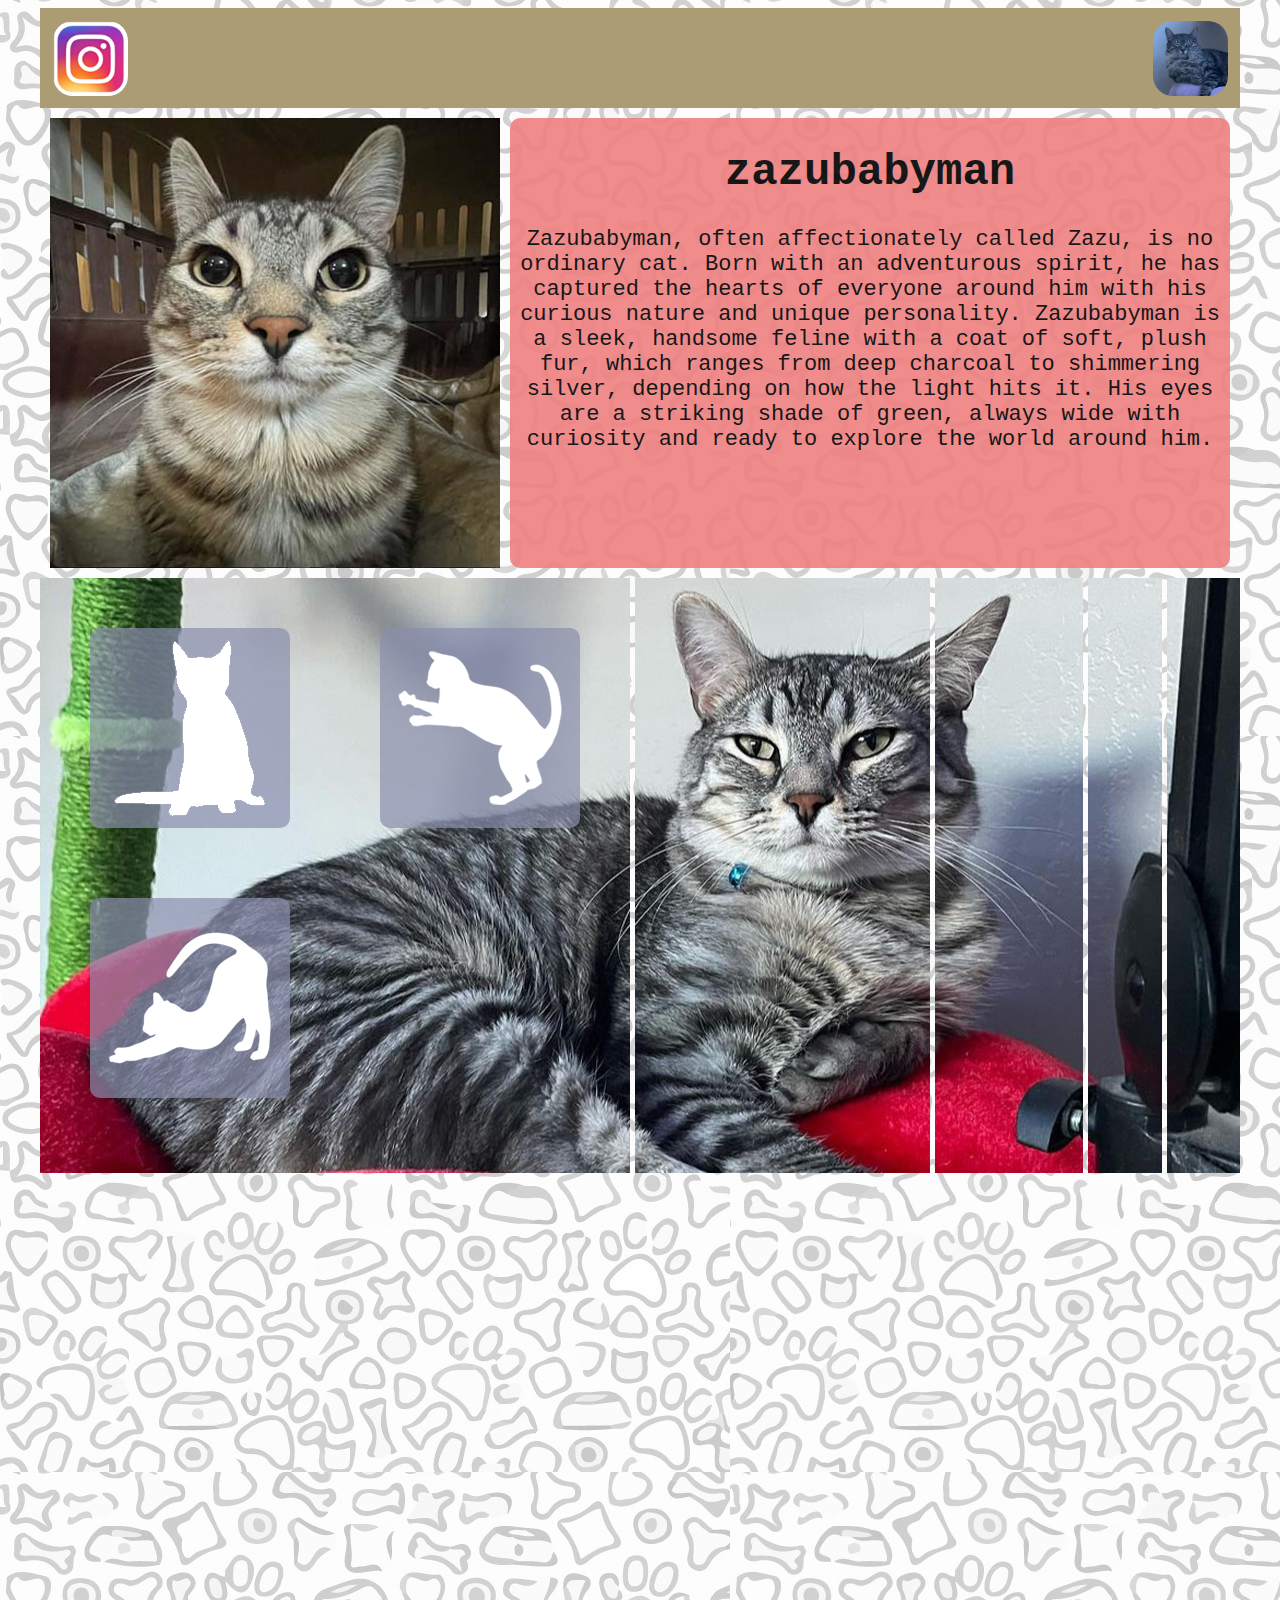
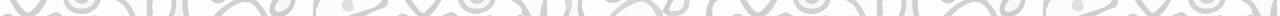
==== index.html @ b4dc95e6 "Meow" ====
<!DOCTYPE html>
<html lang="en">
<head>
    <meta charset="UTF-8">
    <meta name="viewport" content="width=device-width, initial-scale=1.0">
    <link rel="stylesheet" type="text/css"  href="322.css">
    <title>Document</title>
</head>
<body>
<div class="house">
    <div class="panel">
        <a href="https://www.instagram.com/zazubabyman/"><div class="instagram">
            <img src="img/insta.png" alt="" class="insta">
        </div></a>
       <a href="https://zazuapparel.printify.me/products/1?sort=price-asc"><div class="shop">
        <img src="img/shop.jpg" alt="" class="insta">
       </div></a> 
    </div>
    <div class="top">
        <div class="pic1-left">
     
        </div>
        <div class="text1-right">
            <h1>zazubabyman</h1>
            <p>Zazubabyman, often affectionately called Zazu, is no ordinary cat. 
                Born with an adventurous spirit, he has captured the hearts of everyone around him with his curious nature and unique personality. 
                Zazubabyman is a sleek, handsome feline with a coat of soft, plush fur, which ranges from deep charcoal to shimmering silver, depending on how the light hits it. 
                His eyes are a striking shade of green, always wide with curiosity and ready to explore the world around him.</p>
        </div>
        
</div>
    <div class="content">
     
    <div class="left-cube">
        
    <a href="frtivity.html"><div class="line-left1">
</div></a>
    <a href="fruitivity.html"><div class="line-left2">
    <img src="" alt="">
</div></a>  
    <a href="furtivity.html"><div class="line-left3">
    <img src="" alt="">
</div></a>   

</div> 
 
<div class="right-cube"></div>   <!-- right-cube -->         
<div class="right-cube1"></div>  <!--right-cube1 -->
<div class="right-cube2"></div>  <!--right-cube2 -->
<div class="right-cube3"></div>  <!--right-cube3 -->     
</div> 
</div>  
</div>  
</body>
</html>
---- 322.css ----
* {
    transition: 1s;

}
body {
background-image: url(img/background.jpg);
}
.house {
   width: 1200px;
   height: 1600px; 
   
   margin:auto;
   
}
.instagram {
   
    height: 75px;
    width: 75px;
    float: left;
    margin-left: 12.5px;
    margin-top: 12.5px;
}
.insta {
    max-width: 100%;
    border-radius: 20px;
}
.shop {
    height: 75px;
    width: 75px;
    float: right;
    margin-right: 12.5px;
    margin-top: 12.5px;
}
.panel {
    height: 100px;
    width: 100%;
    background-color: rgb(172, 156, 115);
    
}
.top {
    height: 28.125%; /* 450px */
}
.pic1-left {
   float:left;
   width: 37.5%;
   height: 100%;
   margin-left: 10px;
   margin-top: 10px;
   background-image: url(img/zazu1.png);
   float:left;
}
.text1-right {
    width: 60%;
    height: 100%;
    float:right;
    background-color: lightcoral;
    margin-right: 10px;
    margin-top: 10px;
    border-radius: 10px;
    text-align: center;
    color:black;
    font-size: 22px;
    font-family: 'Courier New', Courier, monospace;
    opacity: 0.9;
}

.content {
    width: 100%;
  
    margin-top: 20px;
}

 
.line-left1 {
    width: 200px;
   
    height: 200px;
    float: left;
    margin-left: 50px;
    margin-top: 50px;
    border-radius:10px;
    background-image: url(img/cub_1.png);
}
.line-left2 {
    width: 200px;
    
    height: 200px;
    float: right;
    margin-right: 50px;
    margin-top: 50px;
    border-radius:10px;
    background-image: url(img/cub_2.png);
}
.line-left3 {
    width: 200px;
    
    height: 200px;
    float: left;
    margin-left: 50px;
    margin-top: 70px;
    border-radius:10px;
    background-image: url(img/cub_3.png);
}   

.left-cube {
    width: 590px;
    background-color: rgb(211, 147, 147);
    height: 595px;
    float: left;
    background-image: url(img/flower_01.jpg);
    background-position: center;
    background-size: cover;
}
.right-cube {
    width: 295px;
    background-color: rgb(211, 147, 147);
    height: 595px;
    float: left;
    margin-left: 5px;
    background-image: url(img/flower_02.jpg);
    background-size: cover;
    background-position: center;
}

.right-cube1 {
    width: 148px;
    background-color: rgb(211, 147, 147);
    height: 595px;
    float: left;
    margin-left: 5px;
    background-image: url(img/flower_03.jpg);
    background-size: cover;
    background-position: center;
}
.right-cube2 {
    width: 74px;
    background-color: rgb(211, 147, 147);
    height: 595px;
    float: left;
    margin-left: 5px;
    background-image: url(img/flower_04.jpg);
    background-size: cover;
    background-position: center;

}
.right-cube3 {
    width: 73px;
    background-color: rgb(211, 147, 147);
    height: 595px;
    float: left;
    margin-left: 5px;
    background-image: url(img/flower_05.jpg);
    background-size: cover;
    background-position: center; 
}
.image  {
    max-width: 100%;
}

.line-right {
    width: 595px;
    background-color: rgb(211, 147, 147);
    height: 595px;
    float:right;
    border-radius:10px;
}


@media (max-width: 979px) {
    .house {
        width: 970px;
        height: 1600px; 
        
        margin:auto;
        
     }
     .pic1-left {
        float:left;
        width: 100%;
        height: 50%;
        margin-left: 10px;
        margin-top: 10px;
        float:left;
        background-image: url(img/zazu1.png);
     }
     .text1-right {
         width: 40%;
         height: 80%;
         float:right;
         background-color: lightcoral;
         margin-right: 10px;
         margin-top: 10px;
         border-radius: 10px;
         text-align: center;
         color:black;
         font-size: 22px;
         font-family: 'Courier New', Courier, monospace;
         opacity: 0.9;
     }
     .panel {
         height: 100px;
         width: 100%;
         background-color: rgb(172, 156, 115);
         
     }
     .top {
         height: 28.125%; /* 450px */
     }
     .pic1-left {
        float:left;
        width: 37.5%;
        height: 100%;
       
        margin-left: 10px;
        margin-top: 10px;
        
        float:left;
     }
     .text1-right {
         width: 60%;
         height: 100%;
         float:right;
         background-color: lightcoral;
         margin-right: 10px;
         margin-top: 10px;
         border-radius: 10px;
         text-align: center;
         color:black;
         font-size: 22px;
         font-family: 'Courier New', Courier, monospace;
         opacity: 0.9;
     }
     
     .space1 {
         width: 100%;
         height: 595px;
         margin-top: 20px;
     }
   
     .left-cube {
         width: 393.33333333px;
         background-color: rgb(211, 147, 147);
         height: 100%;
         float: none;
         
     }
     .right-cube {
        width: 196.6666666px;
        background-color: rgb(211, 147, 147);
        height: 100%;
        float: none;
        margin-top: -595px;
        margin-left: 403.3333px;
     }
      .right-cube1 {
        width: 98.666666px;
        background-color: rgb(211, 147, 147);
        height: 100%;
        float: none;
        background-image: url(img/flower_03.jpg);
        margin-top: -595px;
        margin-left: 607.9999px;
     }
    .right-cube2 {
        width: 49.333333333333px;
        background-color: rgb(211, 147, 147);
        height: 100%;
        float: none;
        margin-top: -595px;
        margin-left: 714px;
     }
      .right-cube3 {
         width: 48.6666666px;
         background-color: rgb(211, 147, 147);
         height: 100%;
         float: left;
         margin-left: 3px;   
         margin-top: -595px;
         margin-left: 770.99965px; 
     } 
    }
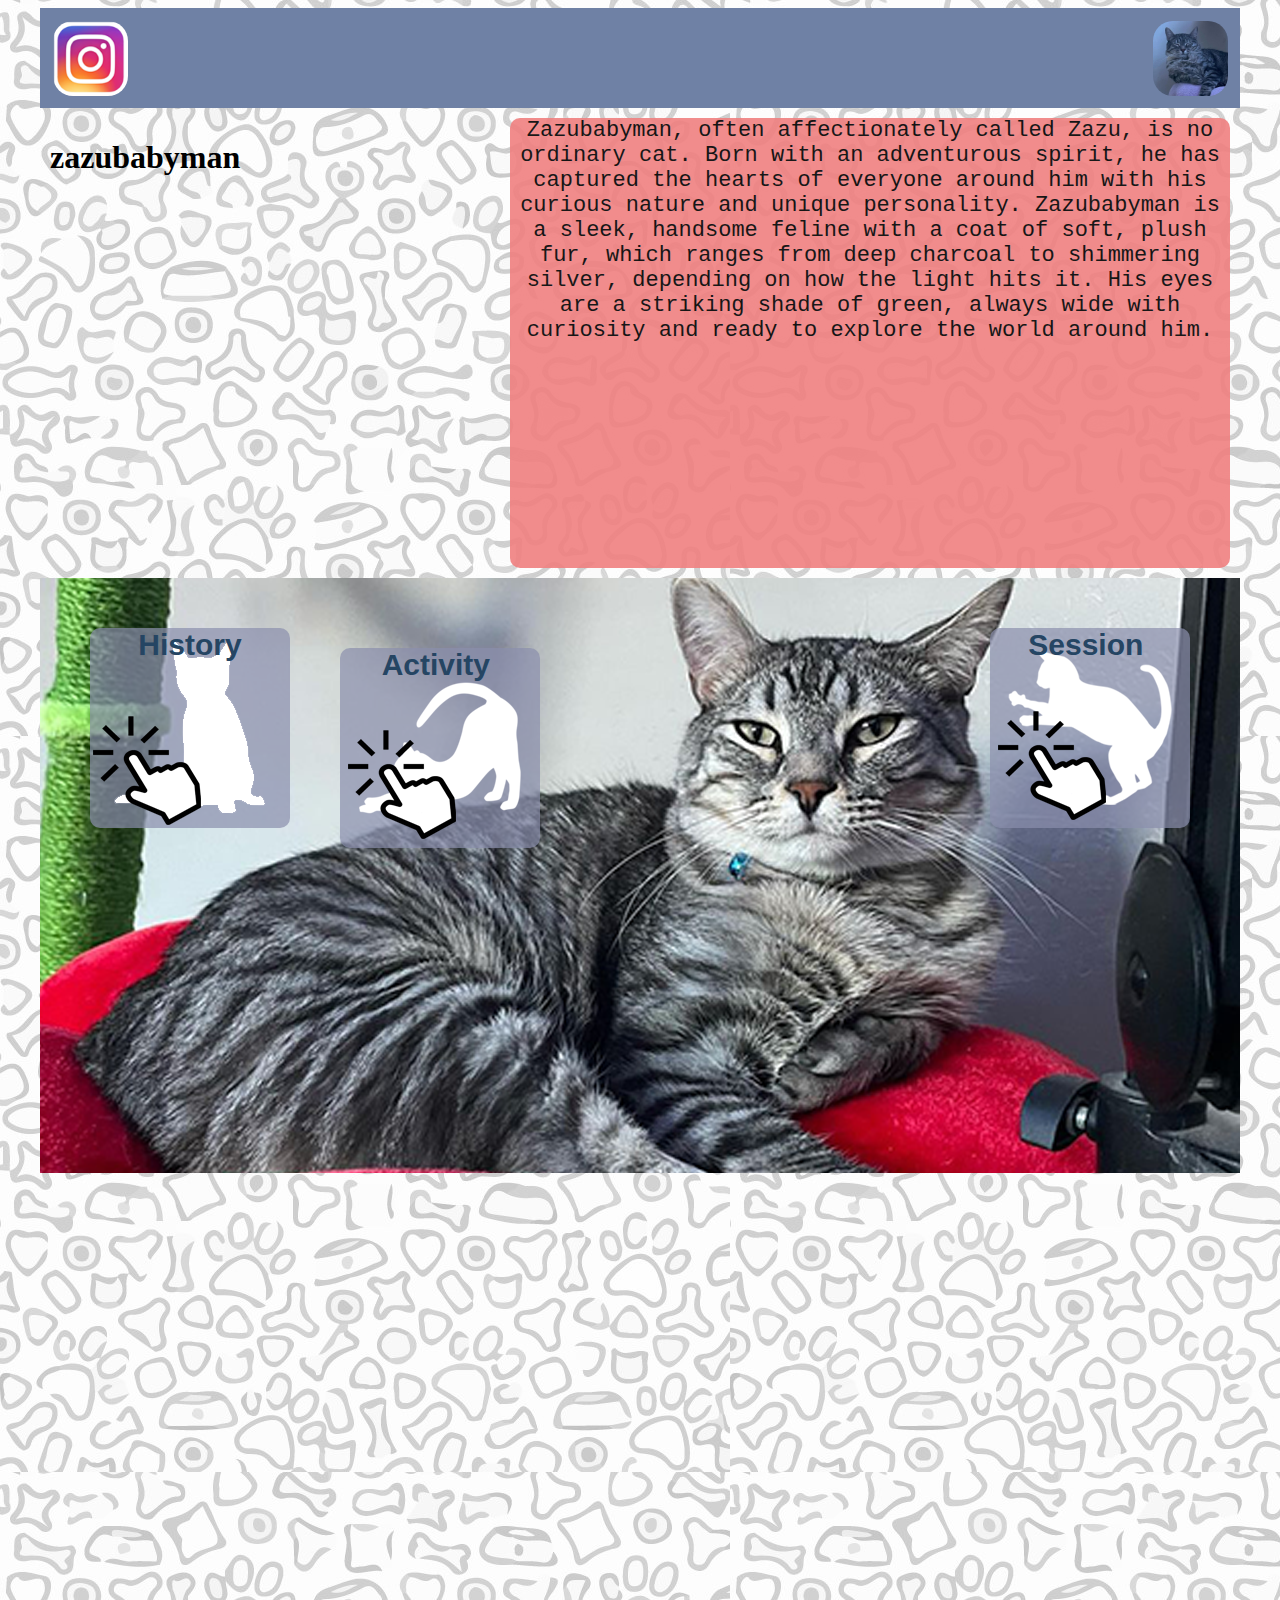
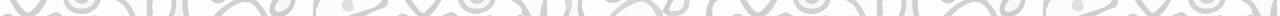
==== commit 5d0d9ad2: "rr" ====
--- a/index.html
+++ b/index.html
@@ -18,36 +18,32 @@
     </div>
     <div class="top">
         <div class="pic1-left">
-     
+            <h1>zazubabyman</h1>
         </div>
         <div class="text1-right">
-            <h1>zazubabyman</h1>
-            <p>Zazubabyman, often affectionately called Zazu, is no ordinary cat. 
+            
+            Zazubabyman, often affectionately called Zazu, is no ordinary cat. 
                 Born with an adventurous spirit, he has captured the hearts of everyone around him with his curious nature and unique personality. 
                 Zazubabyman is a sleek, handsome feline with a coat of soft, plush fur, which ranges from deep charcoal to shimmering silver, depending on how the light hits it. 
-                His eyes are a striking shade of green, always wide with curiosity and ready to explore the world around him.</p>
+                His eyes are a striking shade of green, always wide with curiosity and ready to explore the world around him.
         </div>
         
 </div>
     <div class="content">
      
-    <div class="left-cube">
+    <div class="cube">
         
-    <a href="frtivity.html"><div class="line-left1">
+    <a href="frtivity.html"><div class="line-left1"><b>History</b>  
 </div></a>
-    <a href="fruitivity.html"><div class="line-left2">
+    <a href="fruitivity.html"><div class="line-left2"><b>Session </b>
     <img src="" alt="">
 </div></a>  
-    <a href="furtivity.html"><div class="line-left3">
+    <a href="furtivity.html"><div class="line-left3"><b>Activity</b>
     <img src="" alt="">
 </div></a>   
 
 </div> 
  
-<div class="right-cube"></div>   <!-- right-cube -->         
-<div class="right-cube1"></div>  <!--right-cube1 -->
-<div class="right-cube2"></div>  <!--right-cube2 -->
-<div class="right-cube3"></div>  <!--right-cube3 -->     
 </div> 
 </div>  
 </div>  
--- a/322.css
+++ b/322.css
@@ -34,7 +34,7 @@
 .panel {
     height: 100px;
     width: 100%;
-    background-color: rgb(172, 156, 115);
+    background-color: #6f81a5;
     
 }
 .top {
@@ -46,8 +46,8 @@
    height: 100%;
    margin-left: 10px;
    margin-top: 10px;
-   background-image: url(img/zazu1.png);
-   float:left;
+  
+   
 }
 .text1-right {
     width: 60%;
@@ -73,7 +73,11 @@
  
 .line-left1 {
     width: 200px;
-   
+    color: rgb(37, 69, 99);
+    font-size: 30px;
+    font-family: 'Gill Sans', 'Gill Sans MT', Calibri, 'Trebuchet MS', sans-serif;
+    text-align: center;
+    user-select: none;
     height: 200px;
     float: left;
     margin-left: 50px;
@@ -83,7 +87,11 @@
 }
 .line-left2 {
     width: 200px;
-    
+    color: rgb(37, 69, 99);
+    font-size: 30px;
+    font-family: 'Gill Sans', 'Gill Sans MT', Calibri, 'Trebuchet MS', sans-serif;
+    text-align: center;
+    user-select: none;
     height: 200px;
     float: right;
     margin-right: 50px;
@@ -93,7 +101,11 @@
 }
 .line-left3 {
     width: 200px;
-    
+    color: rgb(37, 69, 99);
+    font-size: 30px;
+    font-family: 'Gill Sans', 'Gill Sans MT', Calibri, 'Trebuchet MS', sans-serif;
+    text-align: center;
+    user-select: none;
     height: 200px;
     float: left;
     margin-left: 50px;
@@ -102,57 +114,17 @@
     background-image: url(img/cub_3.png);
 }   
 
-.left-cube {
-    width: 590px;
+.cube {
+    width: 100%;
     background-color: rgb(211, 147, 147);
     height: 595px;
-    float: left;
-    background-image: url(img/flower_01.jpg);
+    
+    background-image: url(img/cub1.png);
     background-position: center;
-    background-size: cover;
-}
-.right-cube {
-    width: 295px;
-    background-color: rgb(211, 147, 147);
-    height: 595px;
-    float: left;
-    margin-left: 5px;
-    background-image: url(img/flower_02.jpg);
-    background-size: cover;
-    background-position: center;
-}
-
-.right-cube1 {
-    width: 148px;
-    background-color: rgb(211, 147, 147);
-    height: 595px;
-    float: left;
-    margin-left: 5px;
-    background-image: url(img/flower_03.jpg);
-    background-size: cover;
-    background-position: center;
-}
-.right-cube2 {
-    width: 74px;
-    background-color: rgb(211, 147, 147);
-    height: 595px;
-    float: left;
-    margin-left: 5px;
-    background-image: url(img/flower_04.jpg);
-    background-size: cover;
-    background-position: center;
-
-}
-.right-cube3 {
-    width: 73px;
-    background-color: rgb(211, 147, 147);
-    height: 595px;
-    float: left;
-    margin-left: 5px;
-    background-image: url(img/flower_05.jpg);
-    background-size: cover;
-    background-position: center; 
-}
+    background-size: 100%;
+}
+
+
 .image  {
     max-width: 100%;
 }
@@ -168,20 +140,19 @@
 
 @media (max-width: 979px) {
     .house {
-        width: 970px;
+        width: 965px;
         height: 1600px; 
         
         margin:auto;
         
      }
      .pic1-left {
-        float:left;
+        float:none;
         width: 100%;
-        height: 50%;
-        margin-left: 10px;
+        height: 450px;
+        margin-left: 0px;
         margin-top: 10px;
-        float:left;
-        background-image: url(img/zazu1.png);
+        
      }
      .text1-right {
          width: 40%;
@@ -237,9 +208,9 @@
          margin-top: 20px;
      }
    
-     .left-cube {
-         width: 393.33333333px;
-         background-color: rgb(211, 147, 147);
+     .cube {
+         width: 100%;
+        
          height: 100%;
          float: none;
          
@@ -281,3 +252,58 @@
     }
  
 
+    @media (max-width: 767px) {
+        .house {
+            width: 740px;
+            height: 1600px; 
+            
+            margin:auto;
+            
+         }
+         .cube {
+            width: 100%;
+         }
+         .top {
+            height: 28.125%; /* 450px */
+        }
+        .pic1-left {
+           float:none;
+           width: 100%;
+           height: 740px;
+           margin-left: 0px;
+           margin-top: 5px;
+           background-color: lightgreen ;
+           
+        }
+        .text1-right {
+            width: 100%;
+            
+            float:none;
+            background-color: lightcoral;
+            margin-right: 0px;
+            margin-top: 0px;
+            border-radius: 0px;
+            text-align: center;
+            color:black;
+            font-size: 22px;
+            font-family: 'Courier New', Courier, monospace;
+            opacity: 0.9;
+        }
+
+
+
+
+    }
+    @media (max-width: 480px) {
+
+        .house {
+            width: 465px;
+            height: 1600px; 
+            
+            margin:auto;
+            
+         }
+
+
+
+    }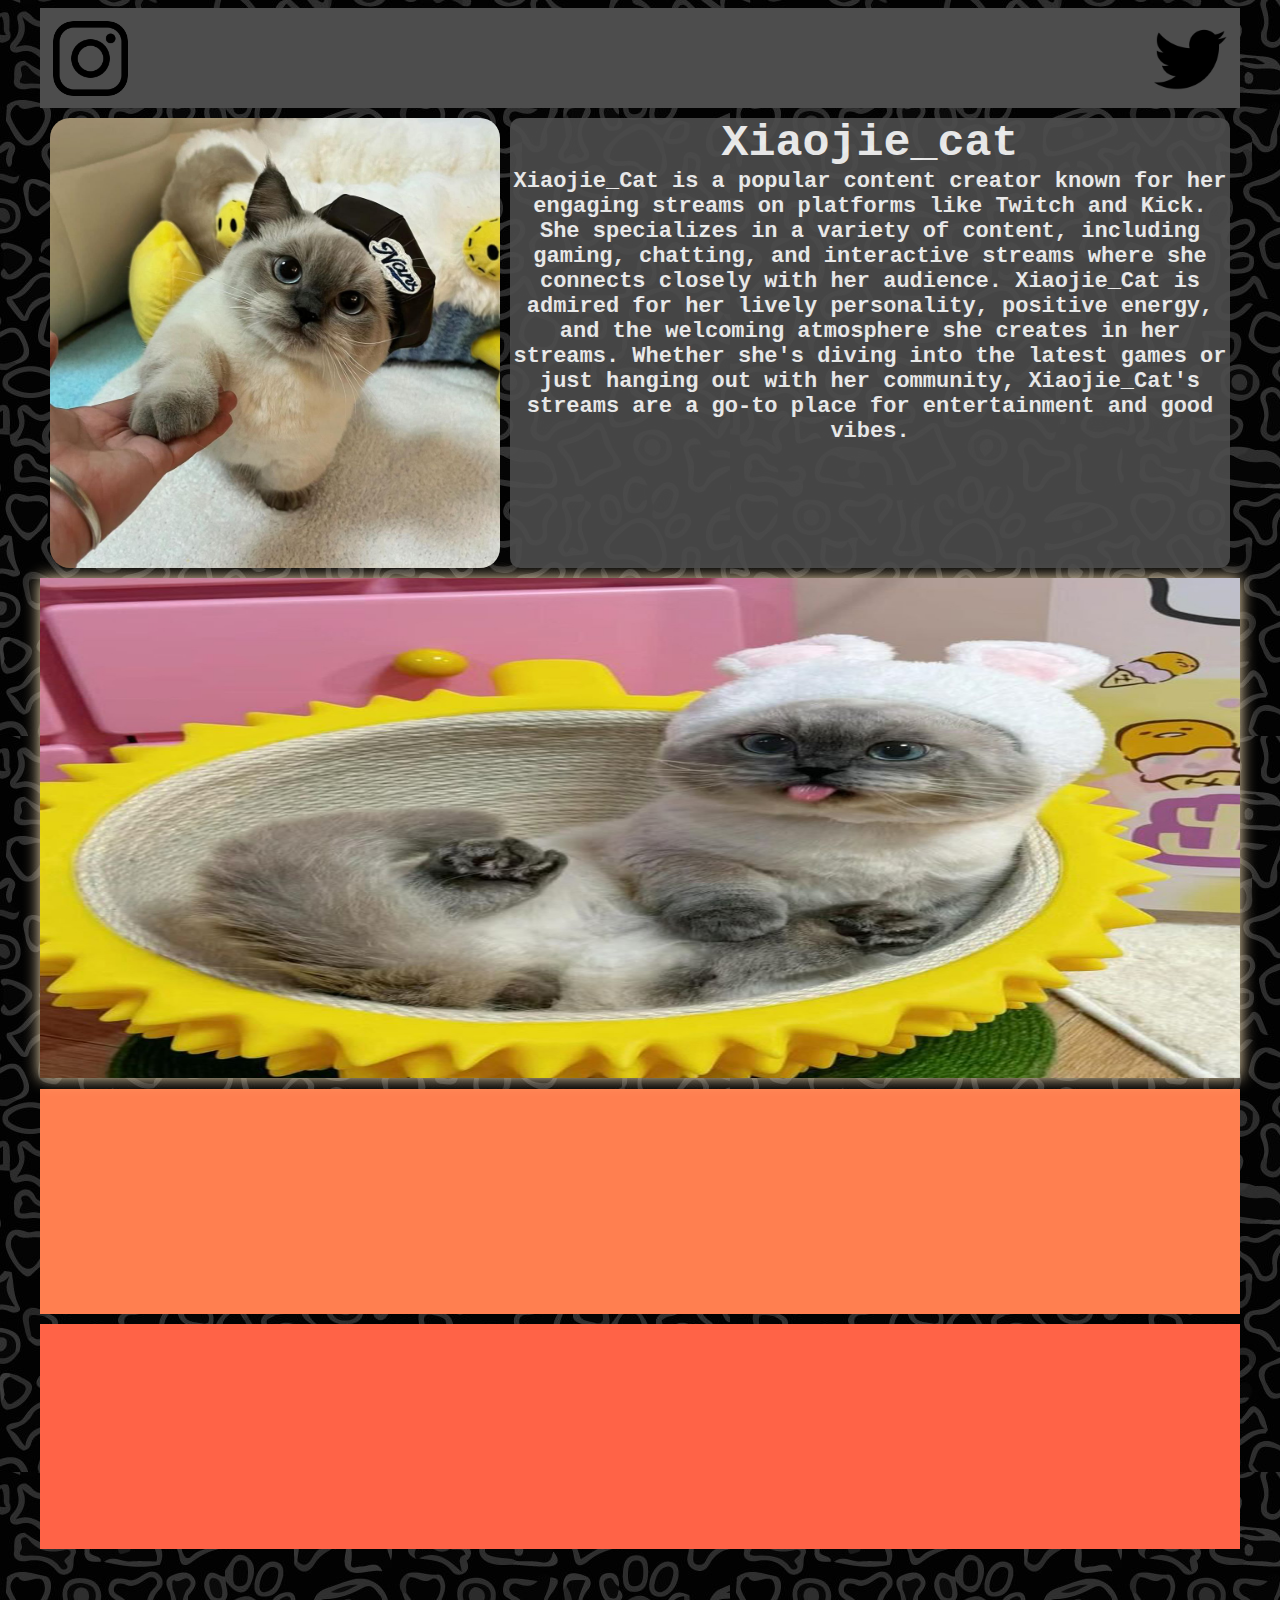
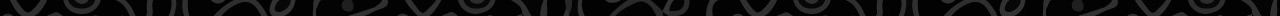
==== commit bbde6abc: "а зачем вообще ссылки?" ====
--- a/index.html
+++ b/index.html
@@ -9,42 +9,41 @@
 <body>
 <div class="house">
     <div class="panel">
-        <a href="https://www.instagram.com/zazubabyman/"><div class="instagram">
+        <a href="https://www.instagram.com/xiaojie_cat/"><div class="instagram">
             <img src="img/insta.png" alt="" class="insta">
         </div></a>
-       <a href="https://zazuapparel.printify.me/products/1?sort=price-asc"><div class="shop">
-        <img src="img/shop.jpg" alt="" class="insta">
+       <a href="https://x.com/xiaojie_cat"><div class="twitter">
+        <img src="img/twitter.png" alt="" class="insta">
        </div></a> 
     </div>
     <div class="top">
         <div class="pic1-left">
-            <h1>zazubabyman</h1>
+            <img src="img/xiao.jpg" alt="" class="insta">
+            <h1 class="vvv">Xiaojie</h1>
         </div>
         <div class="text1-right">
-            
-            Zazubabyman, often affectionately called Zazu, is no ordinary cat. 
-                Born with an adventurous spirit, he has captured the hearts of everyone around him with his curious nature and unique personality. 
-                Zazubabyman is a sleek, handsome feline with a coat of soft, plush fur, which ranges from deep charcoal to shimmering silver, depending on how the light hits it. 
-                His eyes are a striking shade of green, always wide with curiosity and ready to explore the world around him.
+            <div class="zagolovok"><b>Xiaojie_cat   </div>
+                Xiaojie_Cat is a popular content creator known for her engaging streams on platforms like Twitch and Kick. 
+                She specializes in a variety of content, including gaming, chatting, 
+                and interactive streams where she connects closely with her audience. 
+                Xiaojie_Cat is admired for her lively personality, positive energy, 
+                and the welcoming atmosphere she creates in her streams. 
+                Whether she's diving into the latest games or just hanging out with her community, 
+                Xiaojie_Cat's streams are a go-to place for entertainment and good vibes.
         </div>
         
 </div>
     <div class="content">
      
     <div class="cube">
-        
-    <a href="frtivity.html"><div class="line-left1"><b>History</b>  
-</div></a>
-    <a href="fruitivity.html"><div class="line-left2"><b>Session </b>
-    <img src="" alt="">
-</div></a>  
-    <a href="furtivity.html"><div class="line-left3"><b>Activity</b>
-    <img src="" alt="">
-</div></a>   
-
+        <img src="img/xiao_big.jpg" alt="" class="xiao_pic">
 </div> 
  
 </div> 
+    <div class="bottom">
+        <div class="kube-1"></div>
+        <div class="kube-2"></div>
+    </div>
 </div>  
 </div>  
 </body>
--- a/322.css
+++ b/322.css
@@ -8,9 +8,10 @@
 .house {
    width: 1200px;
    height: 1600px; 
-   
    margin:auto;
-   
+}
+.vvv {
+    color: rgba(240, 248, 255, 0);
 }
 .instagram {
    
@@ -24,17 +25,18 @@
     max-width: 100%;
     border-radius: 20px;
 }
-.shop {
+.twitter {
     height: 75px;
     width: 75px;
     float: right;
     margin-right: 12.5px;
     margin-top: 12.5px;
+    
 }
 .panel {
     height: 100px;
     width: 100%;
-    background-color: #6f81a5;
+    background-color: rgb(77, 77, 77);
     
 }
 .top {
@@ -49,16 +51,19 @@
   
    
 }
+.zagolovok {
+    font-size: 45px;
+}
 .text1-right {
     width: 60%;
     height: 100%;
     float:right;
-    background-color: lightcoral;
+    background-color:  rgb(77, 77, 77);
     margin-right: 10px;
     margin-top: 10px;
     border-radius: 10px;
     text-align: center;
-    color:black;
+    color:rgb(255, 255, 255);
     font-size: 22px;
     font-family: 'Courier New', Courier, monospace;
     opacity: 0.9;
@@ -71,57 +76,12 @@
 }
 
  
-.line-left1 {
-    width: 200px;
-    color: rgb(37, 69, 99);
-    font-size: 30px;
-    font-family: 'Gill Sans', 'Gill Sans MT', Calibri, 'Trebuchet MS', sans-serif;
-    text-align: center;
-    user-select: none;
-    height: 200px;
-    float: left;
-    margin-left: 50px;
-    margin-top: 50px;
-    border-radius:10px;
-    background-image: url(img/cub_1.png);
-}
-.line-left2 {
-    width: 200px;
-    color: rgb(37, 69, 99);
-    font-size: 30px;
-    font-family: 'Gill Sans', 'Gill Sans MT', Calibri, 'Trebuchet MS', sans-serif;
-    text-align: center;
-    user-select: none;
-    height: 200px;
-    float: right;
-    margin-right: 50px;
-    margin-top: 50px;
-    border-radius:10px;
-    background-image: url(img/cub_2.png);
-}
-.line-left3 {
-    width: 200px;
-    color: rgb(37, 69, 99);
-    font-size: 30px;
-    font-family: 'Gill Sans', 'Gill Sans MT', Calibri, 'Trebuchet MS', sans-serif;
-    text-align: center;
-    user-select: none;
-    height: 200px;
-    float: left;
-    margin-left: 50px;
-    margin-top: 70px;
-    border-radius:10px;
-    background-image: url(img/cub_3.png);
-}   
-
-.cube {
-    width: 100%;
-    background-color: rgb(211, 147, 147);
-    height: 595px;
-    
-    background-image: url(img/cub1.png);
-    background-position: center;
-    background-size: 100%;
+  
+
+.xiao_pic {
+    width: 100%;
+    height: 500px;
+    box-shadow:  0 0 15px wheat;
 }
 
 
@@ -129,23 +89,31 @@
     max-width: 100%;
 }
 
-.line-right {
-    width: 595px;
-    background-color: rgb(211, 147, 147);
-    height: 595px;
-    float:right;
-    border-radius:10px;
-}
+
+.kube-1 {
+    height: 225px;
+    width: 100%;
+    background-color: coral;
+    margin-top: 7px;
+}
+.kube-2 {
+    height: 225px;
+    width: 100%;
+    background-color: tomato;
+    margin-top: 10px;
+}
+
+
+
 
 
 @media (max-width: 979px) {
     .house {
         width: 965px;
         height: 1600px; 
-        
         margin:auto;
-        
-     }
+     }
+     
      .pic1-left {
         float:none;
         width: 100%;
@@ -171,7 +139,7 @@
      .panel {
          height: 100px;
          width: 100%;
-         background-color: rgb(172, 156, 115);
+        
          
      }
      .top {
@@ -179,76 +147,34 @@
      }
      .pic1-left {
         float:left;
-        width: 37.5%;
+        width: 50%;
         height: 100%;
-       
         margin-left: 10px;
         margin-top: 10px;
-        
-        float:left;
      }
      .text1-right {
-         width: 60%;
-         height: 100%;
-         float:right;
-         background-color: lightcoral;
-         margin-right: 10px;
+        width: 452.5px;
+        height: 482.5px;
+        float:right;
+        background-color:  rgb(77, 77, 77);
+        margin-right: 10px;
+        margin-top: 10px;
+        border-radius: 10px;
+        text-align: center;
+        color:rgb(255, 255, 255);
+        font-size: 22px;
+        font-family: 'Courier New', Courier, monospace;
+        opacity: 0.9;
+     }
+     .xiao_pic {
+         width: 100%;
+         height: 400px;
+         float: none;
          margin-top: 10px;
-         border-radius: 10px;
-         text-align: center;
-         color:black;
-         font-size: 22px;
-         font-family: 'Courier New', Courier, monospace;
-         opacity: 0.9;
-     }
-     
-     .space1 {
-         width: 100%;
-         height: 595px;
-         margin-top: 20px;
-     }
-   
-     .cube {
-         width: 100%;
-        
-         height: 100%;
-         float: none;
-         
-     }
-     .right-cube {
-        width: 196.6666666px;
-        background-color: rgb(211, 147, 147);
-        height: 100%;
-        float: none;
-        margin-top: -595px;
-        margin-left: 403.3333px;
-     }
-      .right-cube1 {
-        width: 98.666666px;
-        background-color: rgb(211, 147, 147);
-        height: 100%;
-        float: none;
-        background-image: url(img/flower_03.jpg);
-        margin-top: -595px;
-        margin-left: 607.9999px;
-     }
-    .right-cube2 {
-        width: 49.333333333333px;
-        background-color: rgb(211, 147, 147);
-        height: 100%;
-        float: none;
-        margin-top: -595px;
-        margin-left: 714px;
-     }
-      .right-cube3 {
-         width: 48.6666666px;
-         background-color: rgb(211, 147, 147);
-         height: 100%;
-         float: left;
-         margin-left: 3px;   
-         margin-top: -595px;
-         margin-left: 770.99965px; 
-     } 
+     }
+     .zagolovok {
+        font-size: 30px;
+    }
     }
  
 
@@ -260,36 +186,55 @@
             margin:auto;
             
          }
-         .cube {
+         .pic1-left {
+            float:none;
             width: 100%;
+            height: 450px;
+            margin-left: 0px;
+            margin-top: 10px;
+            
+         }
+         
+         .panel {
+             height: 100px;
+             width: 100%;
+            
+             
          }
          .top {
-            height: 28.125%; /* 450px */
-        }
-        .pic1-left {
-           float:none;
-           width: 100%;
-           height: 740px;
-           margin-left: 0px;
-           margin-top: 5px;
-           background-color: lightgreen ;
-           
-        }
-        .text1-right {
-            width: 100%;
-            
-            float:none;
-            background-color: lightcoral;
-            margin-right: 0px;
-            margin-top: 0px;
-            border-radius: 0px;
+             height: 0px; 
+         }
+         .pic1-left {
+            float:left;
+            width: 50%;
+            height: 100%;
+            margin-left: 10px;
+            margin-top: 10px;
+         }
+         .text1-right {
+            width: 46%;
+            height: 370px;
+            float:right;
+            background-color:  rgb(77, 77, 77);
+            margin-right: 10px;
+            margin-top: 10px;
+            border-radius: 10px;
             text-align: center;
-            color:black;
-            font-size: 22px;
+            color:rgb(255, 255, 255);
+            font-size: 16px;
             font-family: 'Courier New', Courier, monospace;
             opacity: 0.9;
+         }
+         .xiao_pic {
+             width: 100%;
+             height: 450px;
+             float: none;
+            
+         }
+         .zagolovok {
+            font-size: 25px;
         }
-
+       
 
 
 
@@ -303,6 +248,53 @@
             margin:auto;
             
          }
+         .pic1-left {
+            float:none;
+            width: 100%;
+            height: 450px;
+            margin-left: 0px;
+            margin-top: 10px;
+            
+         }
+         
+         .panel {
+             height: 100px;
+             width: 100%;
+            
+             
+         }
+         .top {
+             height: 0px;
+         }
+         .pic1-left {
+            float:left;
+            width: 50%;
+            height: 100%;
+            margin-left: 5px;
+            margin-top: 10px;
+         }
+         .text1-right {
+            width: 46%;
+            height: 232.5px;
+            float:right;
+            background-color:  rgb(77, 77, 77);
+            margin-right: 5px;
+            margin-top: 10px;
+            border-radius: 10px;
+            text-align: center;
+            color:rgb(255, 255, 255);
+            font-size: 10px;
+            font-family: 'Courier New', Courier, monospace;
+            opacity: 0.9;
+         }
+         .xiao_pic {
+             width: 100%;
+             height: 450px;
+             float: none;
+         }
+         .zagolovok {
+            font-size: 15px;
+        }
 
 
 
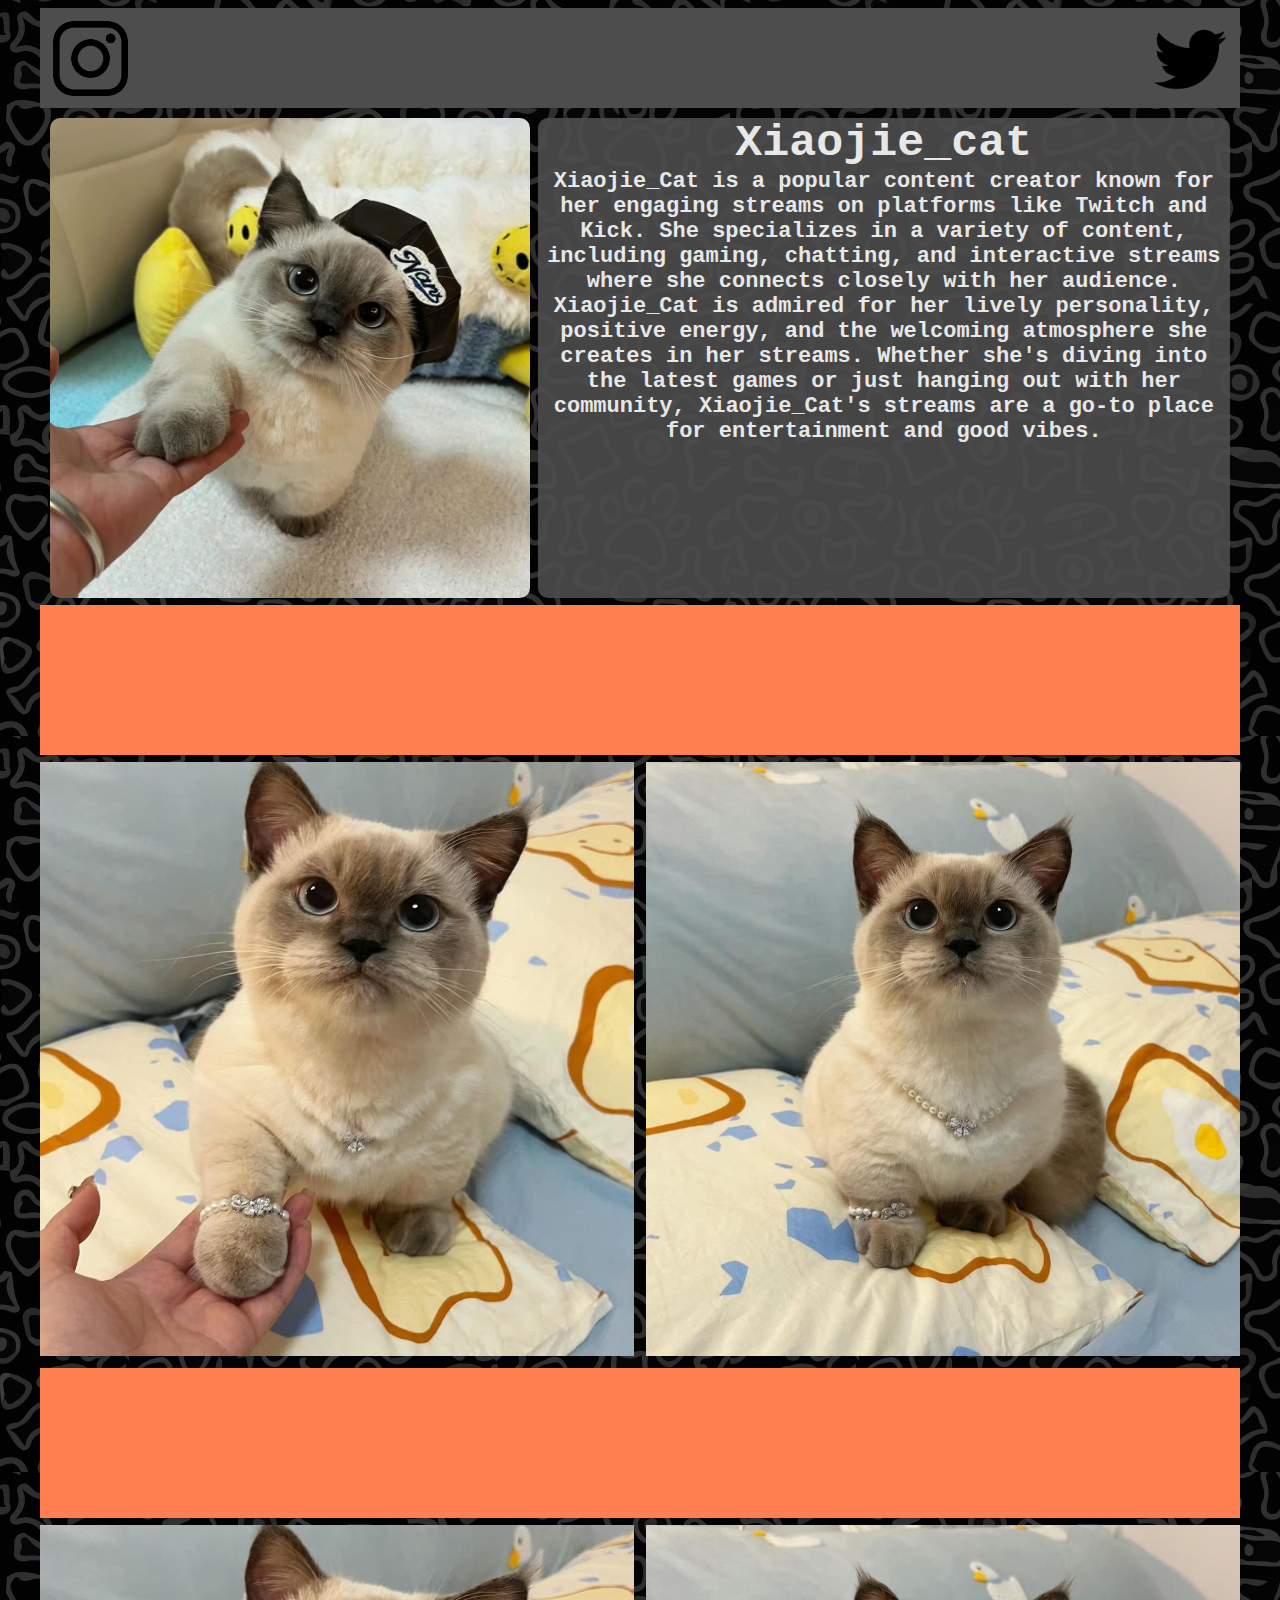
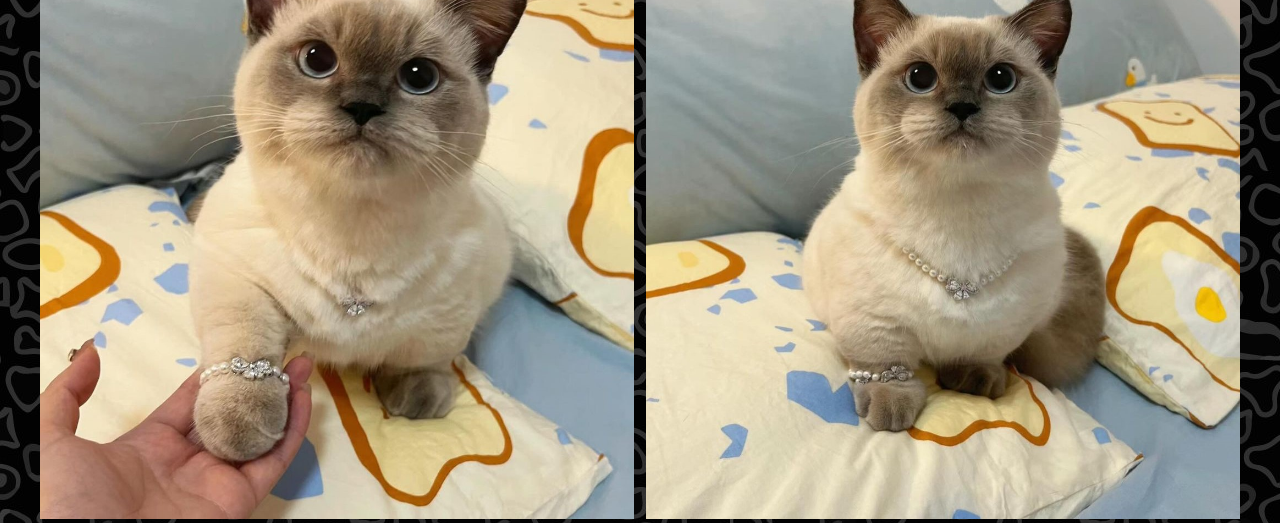
==== commit 1a5912d2: "dsdloll" ====
--- a/index.html
+++ b/index.html
@@ -17,9 +17,10 @@
        </div></a> 
     </div>
     <div class="top">
+
         <div class="pic1-left">
-            <img src="img/xiao.jpg" alt="" class="insta">
-            <h1 class="vvv">Xiaojie</h1>
+            <img src="img/xiao.jpg" alt="" class="xiao_pic1">
+           
         </div>
         <div class="text1-right">
             <div class="zagolovok"><b>Xiaojie_cat   </div>
@@ -33,18 +34,31 @@
         </div>
         
 </div>
-    <div class="content">
-     
-    <div class="cube">
-        <img src="img/xiao_big.jpg" alt="" class="xiao_pic">
+<div class="kube"></div>
+<div class="content">
+   
+ <div class="cube-l">
+ <img src="img/cube-l.jpg" alt="" class="xiao_pic">
+ </div>
+ <div class="cube-r">
+ <img src="img/cube-r.jpg" alt="" class="xiao_pic">
+ </div>
+
+</div>
+    
+
+<div class="kube"></div>
+<div class="content">
+   
+ <div class="cube-l">
+ <img src="img/cube-l.jpg" alt="" class="xiao_pic">
+ </div>
+ <div class="cube-r">
+ <img src="img/cube-r.jpg" alt="" class="xiao_pic">
+ </div>
+
 </div> 
- 
-</div> 
-    <div class="bottom">
-        <div class="kube-1"></div>
-        <div class="kube-2"></div>
-    </div>
-</div>  
+
 </div>  
 </body>
 </html>--- a/322.css
+++ b/322.css
@@ -40,22 +40,24 @@
     
 }
 .top {
-    height: 28.125%; /* 450px */
+    width: 100%;
+    height: 480px;
+    padding-bottom: 7px;
 }
 .pic1-left {
    float:left;
-   width: 37.5%;
+   width: 40%;
    height: 100%;
    margin-left: 10px;
    margin-top: 10px;
-  
+   border-radius: 10px;
    
 }
 .zagolovok {
     font-size: 45px;
 }
 .text1-right {
-    width: 60%;
+    width: 57.7%;
     height: 100%;
     float:right;
     background-color:  rgb(77, 77, 77);
@@ -71,17 +73,31 @@
 
 .content {
     width: 100%;
+height: 596px;
+    padding-top: 7px;
+}
+.cube-l {
+    width: 49.5%;
+    float:left;
+    height: 100%;
+}
+.cube-r {
+    width: 49.5%;
+    float:right;
+    height: 100%;
+}
   
-    margin-top: 20px;
-}
-
- 
-  
 
 .xiao_pic {
-    width: 100%;
-    height: 500px;
-    box-shadow:  0 0 15px wheat;
+    
+    max-width: 100%;
+    
+    
+}
+.xiao_pic1 {
+    
+    max-width: 100%;
+    border-radius: 10px;
 }
 
 
@@ -90,18 +106,15 @@
 }
 
 
-.kube-1 {
-    height: 225px;
+.kube {
+    height: 150px;
     width: 100%;
     background-color: coral;
-    margin-top: 7px;
-}
-.kube-2 {
-    height: 225px;
-    width: 100%;
-    background-color: tomato;
     margin-top: 10px;
-}
+   
+   
+}
+
 
 
 
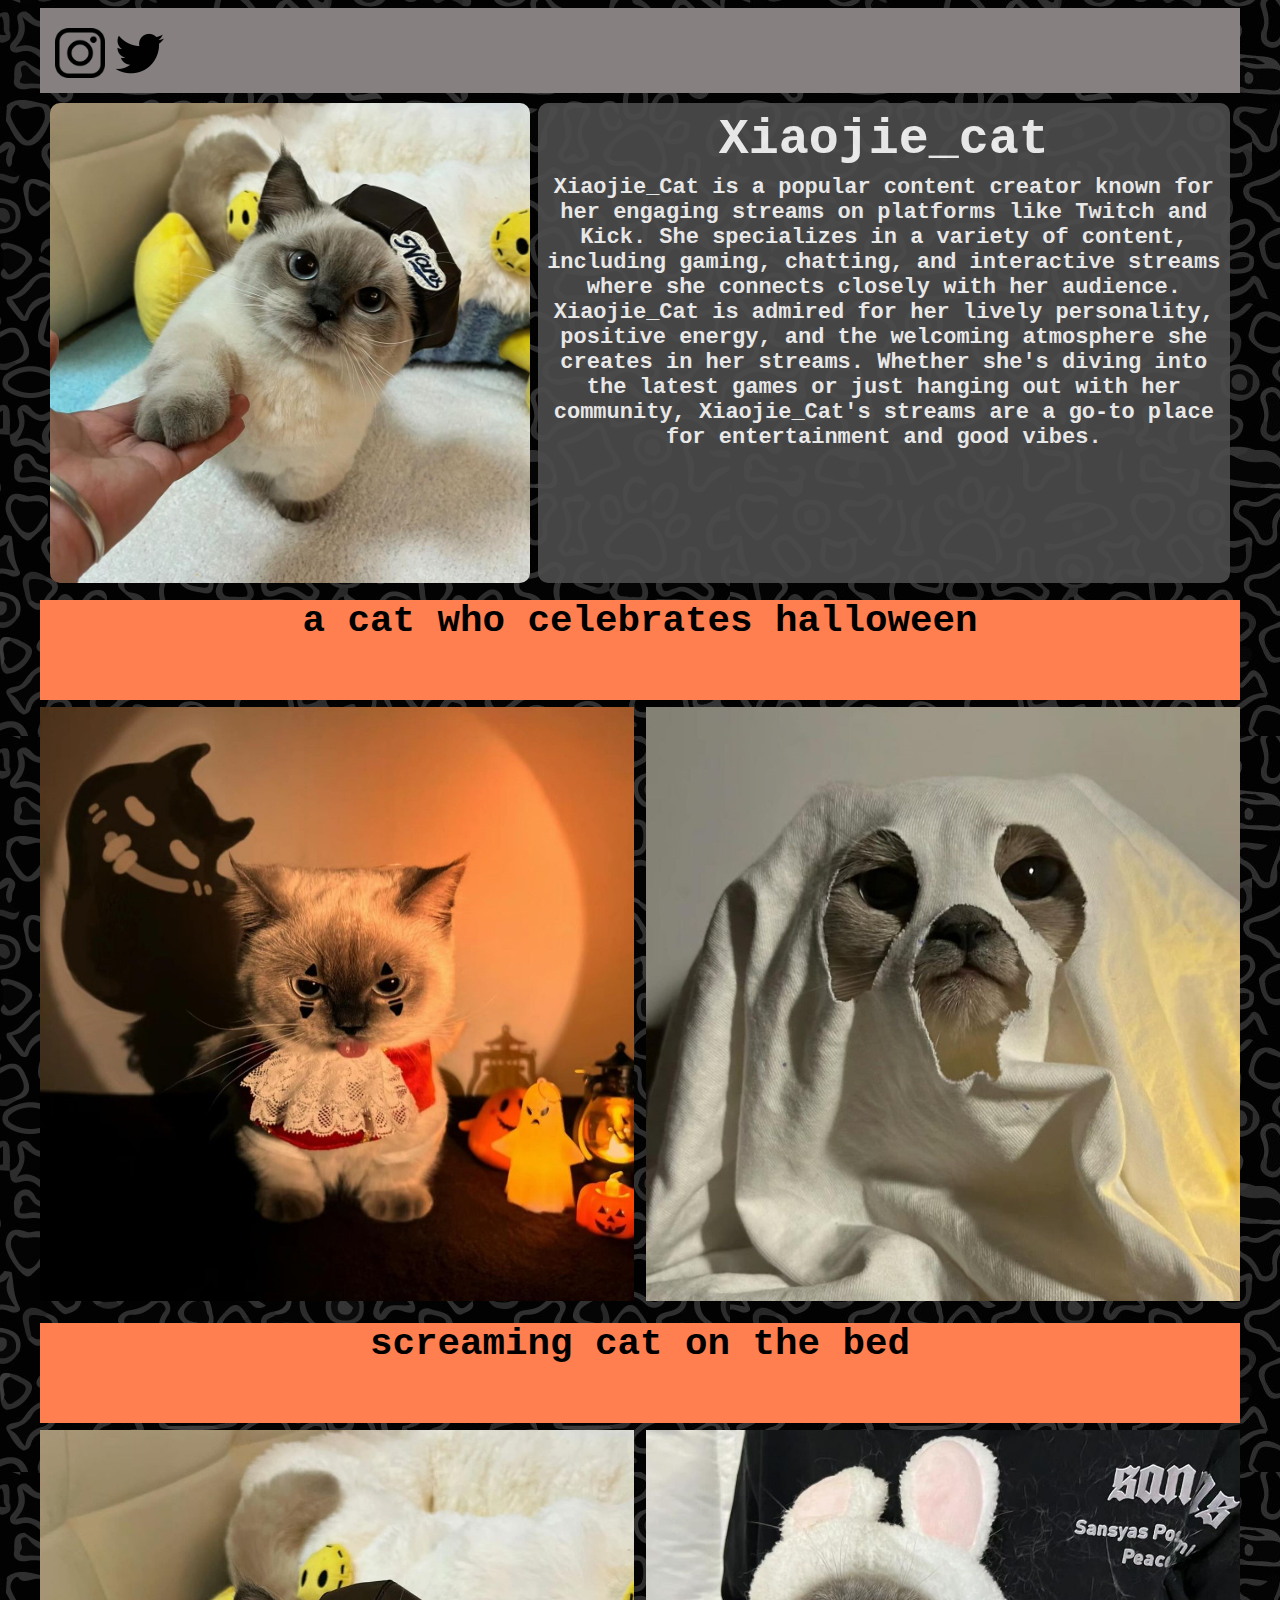
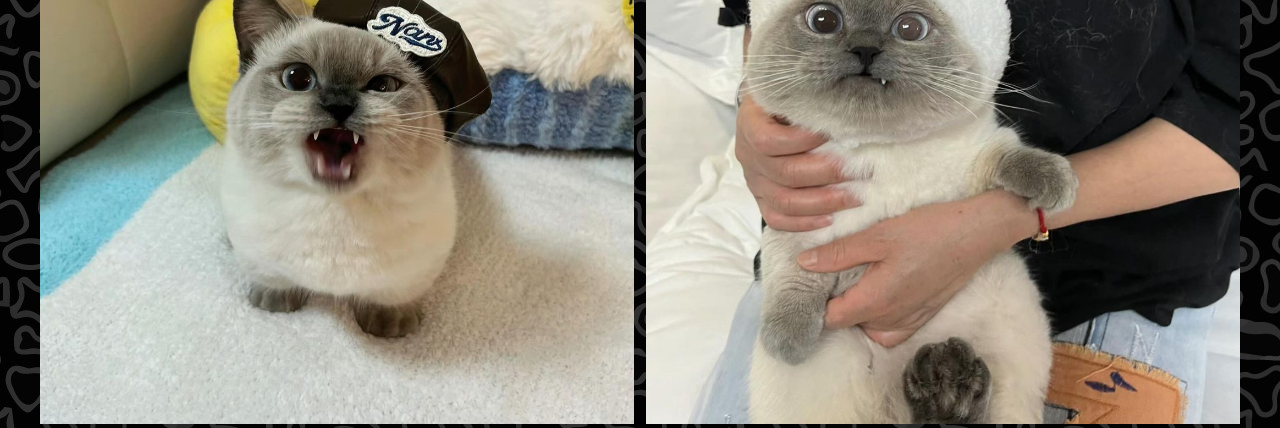
==== commit 54c9fcc7: "ммм" ====
--- a/index.html
+++ b/index.html
@@ -23,7 +23,7 @@
            
         </div>
         <div class="text1-right">
-            <div class="zagolovok"><b>Xiaojie_cat   </div>
+            <div class="zagolovok"><b><h1>Xiaojie_cat</h1></div>
                 Xiaojie_Cat is a popular content creator known for her engaging streams on platforms like Twitch and Kick. 
                 She specializes in a variety of content, including gaming, chatting, 
                 and interactive streams where she connects closely with her audience. 
@@ -34,27 +34,31 @@
         </div>
         
 </div>
-<div class="kube"></div>
+<div class="kube">
+    <div class="zagolovok"><h2> a cat who celebrates halloween</h2></div> 
+</div>
 <div class="content">
    
  <div class="cube-l">
- <img src="img/cube-l.jpg" alt="" class="xiao_pic">
+ <img src="img/555.jpg" alt="" class="xiao_pic">
  </div>
  <div class="cube-r">
- <img src="img/cube-r.jpg" alt="" class="xiao_pic">
+ <img src="img/666.jpg" alt="" class="xiao_pic">
  </div>
 
 </div>
     
 
-<div class="kube"></div>
+<div class="kube">
+    <div class="zagolovok"> <h2>screaming cat on the bed  </h3></div>
+</div>
 <div class="content">
    
  <div class="cube-l">
- <img src="img/cube-l.jpg" alt="" class="xiao_pic">
+ <img src="img/scream.jpg" alt="" class="xiao_pic">
  </div>
  <div class="cube-r">
- <img src="img/cube-r.jpg" alt="" class="xiao_pic">
+ <img src="img/pick.jpg" alt="" class="xiao_pic">
  </div>
 
 </div> 
--- a/322.css
+++ b/322.css
@@ -15,28 +15,28 @@
 }
 .instagram {
    
-    height: 75px;
-    width: 75px;
+    height: 50px;
+    width: 50px;
     float: left;
-    margin-left: 12.5px;
-    margin-top: 12.5px;
+    margin-left: 15px;
+    margin-top: 20px;
 }
 .insta {
     max-width: 100%;
-    border-radius: 20px;
+    border-radius: 10px;
 }
 .twitter {
-    height: 75px;
-    width: 75px;
-    float: right;
-    margin-right: 12.5px;
-    margin-top: 12.5px;
+    height: 50px;
+    width: 50px;
+    float: left;
+    margin-left: 10px;
+    margin-top: 20px;
     
 }
 .panel {
-    height: 100px;
+    height: 85px;
     width: 100%;
-    background-color: rgb(77, 77, 77);
+    background-color: rgb(134, 128, 128);
     
 }
 .top {
@@ -54,7 +54,9 @@
    
 }
 .zagolovok {
-    font-size: 45px;
+    font-size: 25px;
+    text-align: center;
+    font-family: 'Courier New', Courier, monospace;
 }
 .text1-right {
     width: 57.7%;
@@ -73,7 +75,7 @@
 
 .content {
     width: 100%;
-height: 596px;
+    height: 596px;
     padding-top: 7px;
 }
 .cube-l {
@@ -107,14 +109,17 @@
 
 
 .kube {
-    height: 150px;
+    height: 100px;
     width: 100%;
     background-color: coral;
-    margin-top: 10px;
-   
-   
-}
-
+    margin-top: 10px; 
+}
+h1 {
+    line-height: 0.1em;
+}
+h2 {
+    margin-top: 20px;
+}
 
 
 
@@ -186,7 +191,7 @@
          margin-top: 10px;
      }
      .zagolovok {
-        font-size: 30px;
+        font-size: 15px;
     }
     }
  
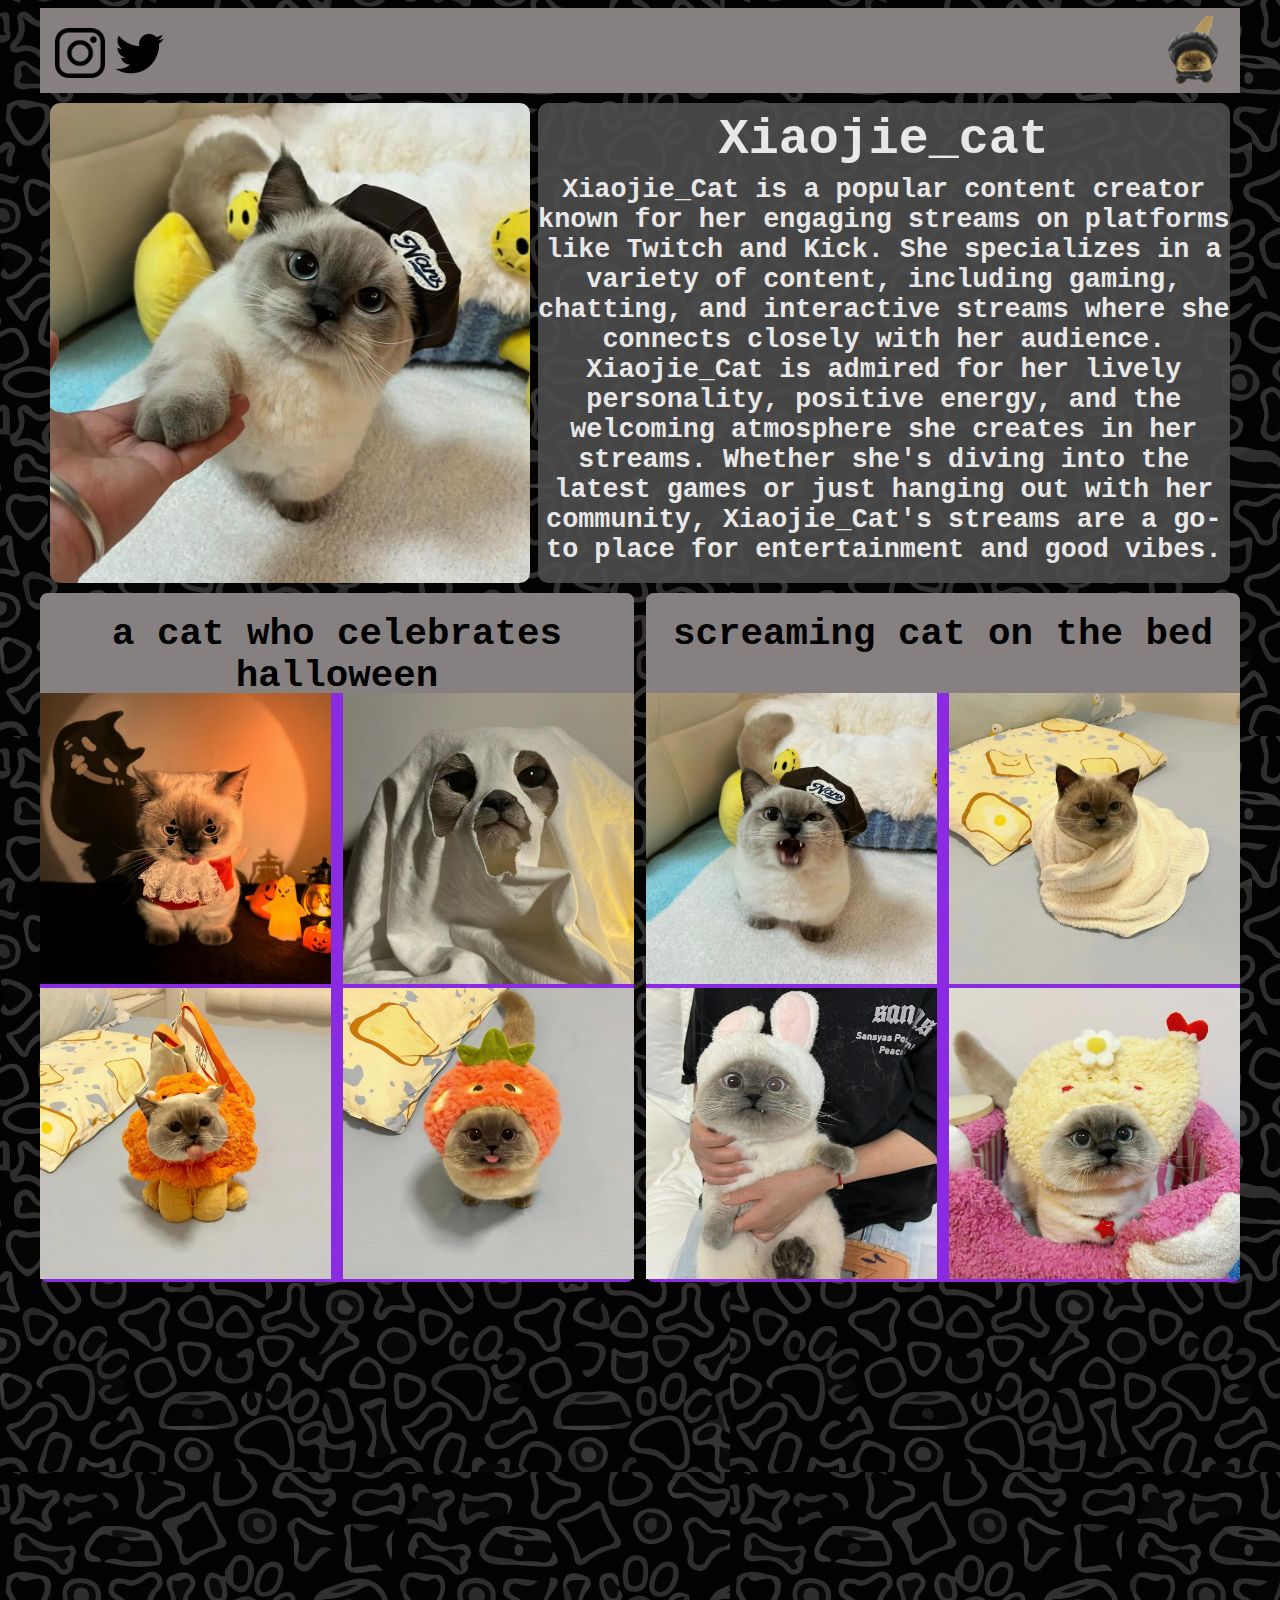
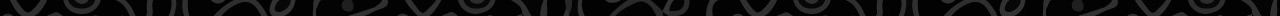
==== commit 4b527126: "ee" ====
--- a/index.html
+++ b/index.html
@@ -15,12 +15,14 @@
        <a href="https://x.com/xiaojie_cat"><div class="twitter">
         <img src="img/twitter.png" alt="" class="insta">
        </div></a> 
+       <div class="icon">
+        <img src="img/drip-icon2.png" alt="" class="insta2">
+       </div>
     </div>
     <div class="top">
 
         <div class="pic1-left">
             <img src="img/xiao.jpg" alt="" class="xiao_pic1">
-           
         </div>
         <div class="text1-right">
             <div class="zagolovok"><b><h1>Xiaojie_cat</h1></div>
@@ -36,30 +38,47 @@
 </div>
 <div class="kube">
     <div class="zagolovok"><h2> a cat who celebrates halloween</h2></div> 
+</div> 
+<div class="kube1">
+    <div class="zagolovok"> <h2>screaming cat on the bed  </h3></div>
 </div>
 <div class="content">
-   
+   <div class="korobka">
  <div class="cube-l">
  <img src="img/555.jpg" alt="" class="xiao_pic">
  </div>
+ <div class="cube-r3">
+    <img src="img/666.jpg" alt="" class="xiao_pic">
+    </div>
  <div class="cube-r">
- <img src="img/666.jpg" alt="" class="xiao_pic">
+ <img src="img/grrrrr_kitty.jpg" alt="" class="xiao_pic">
  </div>
+ <div class="cube-l3">
+    <img src="img/lion_kitty.jpg" alt="" class="xiao_pic">
+    </div>
+   </div>
 
+
+   <div class="korobka1">
+ <div class="cube-l1">
+ <img src="img/scream.jpg" alt="" class="xiao_pic">
+ </div>
+ <div class="cube-r1">
+ <img src="img/pillow.jpg" alt="" class="xiao_pic">
+ </div>
+ <div class="cube-l2">
+    <img src="img/pick.jpg" alt="" class="xiao_pic">
+    </div>
+ 
+ <div class="cube-r2">
+    <img src="img/chiken.jpg" alt="" class="xiao_pic">
+    </div>
+ 
+  </div>
 </div>
     
 
-<div class="kube">
-    <div class="zagolovok"> <h2>screaming cat on the bed  </h3></div>
-</div>
-<div class="content">
-   
- <div class="cube-l">
- <img src="img/scream.jpg" alt="" class="xiao_pic">
- </div>
- <div class="cube-r">
- <img src="img/pick.jpg" alt="" class="xiao_pic">
- </div>
+
 
 </div> 
 
--- a/322.css
+++ b/322.css
@@ -24,6 +24,18 @@
 .insta {
     max-width: 100%;
     border-radius: 10px;
+}
+.insta2 {
+    max-width: 100%;
+    border-radius: 10px;
+ 
+}
+.icon {
+    height: 75px;
+    width: 75px;
+    float:right;
+    margin-top: 7.5px;
+    margin-right: 10px;
 }
 .twitter {
     height: 50px;
@@ -68,27 +80,50 @@
     border-radius: 10px;
     text-align: center;
     color:rgb(255, 255, 255);
-    font-size: 22px;
+    font-size: 26.8px;
     font-family: 'Courier New', Courier, monospace;
     opacity: 0.9;
 }
 
 .content {
     width: 100%;
-    height: 596px;
+    height: 700px;
     padding-top: 7px;
 }
 .cube-l {
-    width: 49.5%;
-    float:left;
-    height: 100%;
-}
+    width: 49%;
+    float: left;
+}
+.cube-l1 {
+    width: 49%;
+    float:left;
+}
+.cube-l2 {
+    width: 49%;
+    float:left;
+}
+.cube-l3 {
+    width: 49%;
+    float:left;
+}
+
 .cube-r {
-    width: 49.5%;
-    float:right;
-    height: 100%;
-}
-  
+    width: 49%;
+    float: right;
+}
+.cube-r1 {
+    width: 49%;
+    float: right; 
+}
+.cube-r2 {
+    width: 49%;
+    float:right; 
+}
+.cube-r3 {
+    width: 49%;
+    float:right; 
+}
+   
 
 .xiao_pic {
     
@@ -110,9 +145,19 @@
 
 .kube {
     height: 100px;
-    width: 100%;
-    background-color: coral;
+    width: 49.5%;
+    background-color: rgb(134, 128, 128);
     margin-top: 10px; 
+    float:left;
+    border-radius: 7.5px 7.5px 0 0;
+}
+.kube1 {
+    height: 100px;
+    width: 49.5%;
+    background-color: rgb(134, 128, 128);
+    margin-top: 10px; 
+    float: right;
+    border-radius: 7.5px 7.5px 0 0;
 }
 h1 {
     line-height: 0.1em;
@@ -121,6 +166,20 @@
     margin-top: 20px;
 }
 
+.korobka {
+    background-color: blueviolet;
+    height: 589px;
+    width: 49.5%;
+    float:left;
+    border-radius: 7.5px;
+}
+.korobka1 {
+    background-color: blueviolet;
+    height: 589px;
+    width: 49.5%;
+    float: right;
+    border-radius: 7.5px;
+}
 
 
 
@@ -131,68 +190,35 @@
         height: 1600px; 
         margin:auto;
      }
-     
-     .pic1-left {
-        float:none;
-        width: 100%;
-        height: 450px;
-        margin-left: 0px;
-        margin-top: 10px;
-        
-     }
-     .text1-right {
-         width: 40%;
-         height: 80%;
-         float:right;
-         background-color: lightcoral;
-         margin-right: 10px;
-         margin-top: 10px;
-         border-radius: 10px;
-         text-align: center;
-         color:black;
-         font-size: 22px;
-         font-family: 'Courier New', Courier, monospace;
-         opacity: 0.9;
-     }
-     .panel {
-         height: 100px;
-         width: 100%;
-        
-         
-     }
-     .top {
-         height: 28.125%; /* 450px */
-     }
      .pic1-left {
         float:left;
         width: 50%;
         height: 100%;
-        margin-left: 10px;
-        margin-top: 10px;
-     }
-     .text1-right {
-        width: 452.5px;
-        height: 482.5px;
-        float:right;
-        background-color:  rgb(77, 77, 77);
-        margin-right: 10px;
+        margin-left: 0px;
         margin-top: 10px;
         border-radius: 10px;
-        text-align: center;
-        color:rgb(255, 255, 255);
-        font-size: 22px;
-        font-family: 'Courier New', Courier, monospace;
-        opacity: 0.9;
+        
      }
-     .xiao_pic {
-         width: 100%;
-         height: 400px;
-         float: none;
-         margin-top: 10px;
-     }
-     .zagolovok {
-        font-size: 15px;
+    
+    .text1-right {
+        width: 48.5%;
+        font-size: 21.65px;
     }
+    .korobka {
+        background-color: blueviolet;
+        height: 475px;
+        width: 49.5%;
+        float:left;
+        border-radius: 7.5px;
+    }
+    .korobka1 {
+        background-color: blueviolet;
+        height: 475px;
+        width: 49.5%;
+        float: right;
+        border-radius: 7.5px;
+    }
+
     }
  
 
@@ -205,58 +231,48 @@
             
          }
          .pic1-left {
-            float:none;
-            width: 100%;
-            height: 450px;
+            float:left;
+            height: 66%;
             margin-left: 0px;
             margin-top: 10px;
+            border-radius: 10px;
             
          }
+        .top {
+            height: 380px;
+        }
+        .text1-right {
+            width: 47.9%;
+            height: 370px;
+            font-size: 17px;
+            float: right;
+        }
+        .zagolovok {
+            font-size: 15px;
+        }
+        .korobka {
+            background-color: blueviolet;
+            height: 368px;
+            width: 49.5%;
+            float:left;
+            border-radius: 7.5px;
+        }
+        .korobka1 {
+            background-color: blueviolet;
+            height: 368px;
+            width: 49.5%;
+            float: right;
+            border-radius: 7.5px;
+        }
+    
          
-         .panel {
-             height: 100px;
-             width: 100%;
-            
-             
-         }
-         .top {
-             height: 0px; 
-         }
-         .pic1-left {
-            float:left;
-            width: 50%;
-            height: 100%;
-            margin-left: 10px;
-            margin-top: 10px;
-         }
-         .text1-right {
-            width: 46%;
-            height: 370px;
-            float:right;
-            background-color:  rgb(77, 77, 77);
-            margin-right: 10px;
-            margin-top: 10px;
-            border-radius: 10px;
-            text-align: center;
-            color:rgb(255, 255, 255);
-            font-size: 16px;
-            font-family: 'Courier New', Courier, monospace;
-            opacity: 0.9;
-         }
-         .xiao_pic {
-             width: 100%;
-             height: 450px;
-             float: none;
-            
-         }
-         .zagolovok {
-            font-size: 25px;
+     
         }
        
 
 
 
-    }
+    
     @media (max-width: 480px) {
 
         .house {
@@ -267,53 +283,57 @@
             
          }
          .pic1-left {
-            float:none;
-            width: 100%;
-            height: 450px;
+            float:left;
+            height: 100%;
             margin-left: 0px;
             margin-top: 10px;
-            
+            border-radius: 10px;
+            width: 100%;
          }
+        
+        .text1-right {
+            width: 100%;
+            height: 300px;
+            font-size: 17.5px;
+            float: left;
+        }
+        .top {
+            height: 460px;
+        }
+        .zagolovok {
+            font-size: 15px;
+        }
+        .korobka {
+            background-color: blueviolet;
+            height: 368px;
+            width: 100%;
+            float:left;
+            border-radius: 7.5px;
+        }
+        .korobka1 {
+            background-color: blueviolet;
+            height: 368px;
+            width: 49.5%;
+            float: right;
+            border-radius: 7.5px;
+        }
+        .kube {
+            height: 100px;
+            width: 100%;
+            background-color: rgb(134, 128, 128);
+            margin-top: 0px; 
+            float:left;
+            border-radius: 7.5px 7.5px 0 0;
+        }
+        .kube1 {
+            height: 100px;
+            width: 49.5%;
+            background-color: rgb(134, 128, 128);
+            margin-top: 10px; 
+            float: right;
+            border-radius: 7.5px 7.5px 0 0;
+        }
          
-         .panel {
-             height: 100px;
-             width: 100%;
-            
-             
-         }
-         .top {
-             height: 0px;
-         }
-         .pic1-left {
-            float:left;
-            width: 50%;
-            height: 100%;
-            margin-left: 5px;
-            margin-top: 10px;
-         }
-         .text1-right {
-            width: 46%;
-            height: 232.5px;
-            float:right;
-            background-color:  rgb(77, 77, 77);
-            margin-right: 5px;
-            margin-top: 10px;
-            border-radius: 10px;
-            text-align: center;
-            color:rgb(255, 255, 255);
-            font-size: 10px;
-            font-family: 'Courier New', Courier, monospace;
-            opacity: 0.9;
-         }
-         .xiao_pic {
-             width: 100%;
-             height: 450px;
-             float: none;
-         }
-         .zagolovok {
-            font-size: 15px;
-        }
-
-
+     
 
     }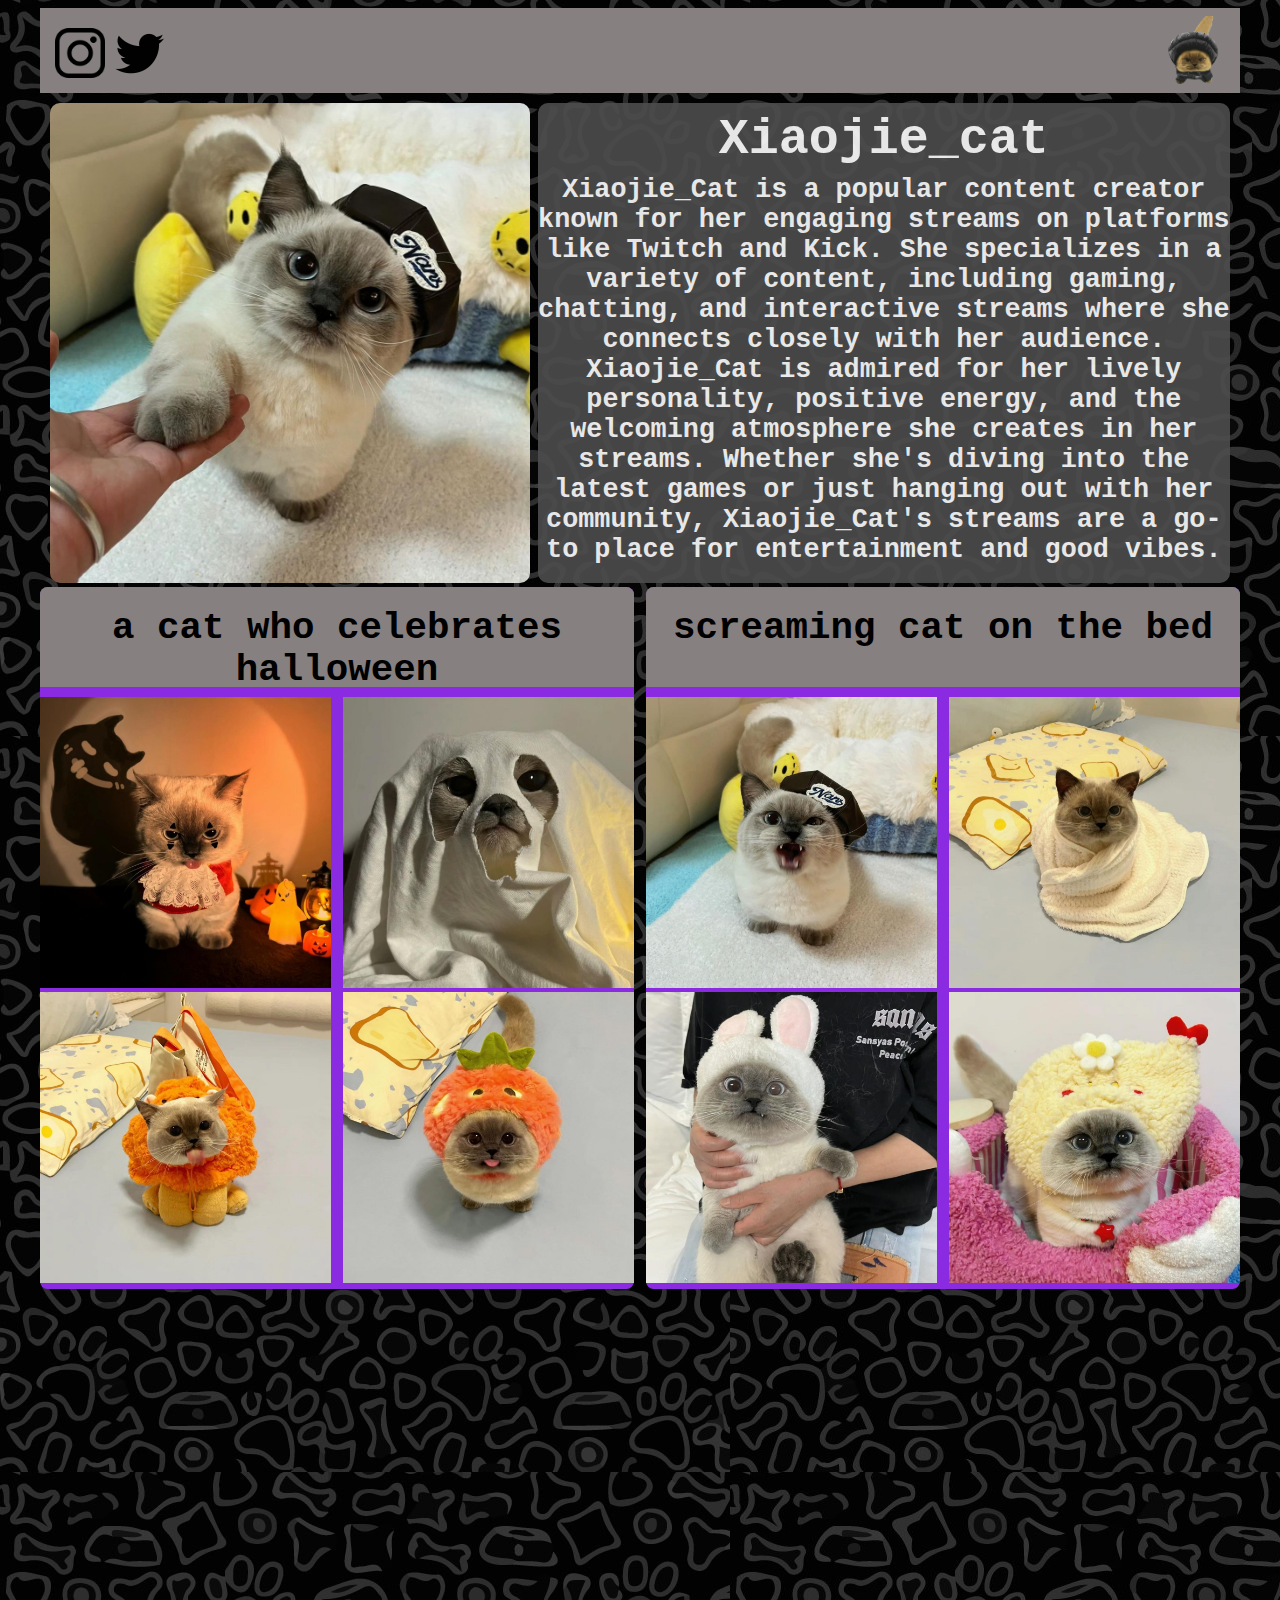
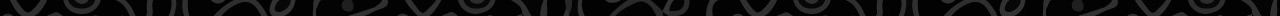
==== commit f933f1fc: "DD" ====
--- a/index.html
+++ b/index.html
@@ -36,15 +36,15 @@
         </div>
         
 </div>
-<div class="kube">
+
+
+<div class="content">
+   <div class="korobka"> 
+    <div class="kube">
     <div class="zagolovok"><h2> a cat who celebrates halloween</h2></div> 
 </div> 
-<div class="kube1">
-    <div class="zagolovok"> <h2>screaming cat on the bed  </h3></div>
-</div>
-<div class="content">
-   <div class="korobka">
  <div class="cube-l">
+   
  <img src="img/555.jpg" alt="" class="xiao_pic">
  </div>
  <div class="cube-r3">
@@ -60,7 +60,11 @@
 
 
    <div class="korobka1">
- <div class="cube-l1">
+ <div class="kube1">
+    <div class="zagolovok"> <h2>screaming cat on the bed  </h3></div>
+</div>
+<div class="cube-l1">
+    
  <img src="img/scream.jpg" alt="" class="xiao_pic">
  </div>
  <div class="cube-r1">
--- a/322.css
+++ b/322.css
@@ -145,18 +145,20 @@
 
 .kube {
     height: 100px;
-    width: 49.5%;
+    width: 100%;
     background-color: rgb(134, 128, 128);
-    margin-top: 10px; 
-    float:left;
+    margin-top: 0px; 
+    float:left;
+    margin-bottom: 10px;
     border-radius: 7.5px 7.5px 0 0;
 }
 .kube1 {
     height: 100px;
-    width: 49.5%;
+    width: 100%;
     background-color: rgb(134, 128, 128);
-    margin-top: 10px; 
+    margin-top: 0px; 
     float: right;
+    margin-bottom: 10px;
     border-radius: 7.5px 7.5px 0 0;
 }
 h1 {
@@ -168,14 +170,14 @@
 
 .korobka {
     background-color: blueviolet;
-    height: 589px;
+    height: 702px;
     width: 49.5%;
     float:left;
     border-radius: 7.5px;
 }
 .korobka1 {
     background-color: blueviolet;
-    height: 589px;
+    height: 702px;
     width: 49.5%;
     float: right;
     border-radius: 7.5px;
@@ -206,18 +208,21 @@
     }
     .korobka {
         background-color: blueviolet;
-        height: 475px;
+        height: 590px;
         width: 49.5%;
+        margin-top: 10px;
         float:left;
         border-radius: 7.5px;
     }
     .korobka1 {
         background-color: blueviolet;
-        height: 475px;
+        height: 590px;
         width: 49.5%;
         float: right;
+        margin-top: 10px;
         border-radius: 7.5px;
     }
+    
 
     }
  
@@ -252,14 +257,14 @@
         }
         .korobka {
             background-color: blueviolet;
-            height: 368px;
+            height: 480px;
             width: 49.5%;
             float:left;
             border-radius: 7.5px;
         }
         .korobka1 {
             background-color: blueviolet;
-            height: 368px;
+            height: 480px;
             width: 49.5%;
             float: right;
             border-radius: 7.5px;
@@ -305,15 +310,17 @@
         }
         .korobka {
             background-color: blueviolet;
-            height: 368px;
+            height: 578px;
             width: 100%;
             float:left;
             border-radius: 7.5px;
+            margin-top: 10px;
         }
         .korobka1 {
+            margin-top: 10px;
             background-color: blueviolet;
-            height: 368px;
-            width: 49.5%;
+            height: 578px;
+            width: 100%;
             float: right;
             border-radius: 7.5px;
         }
@@ -323,14 +330,16 @@
             background-color: rgb(134, 128, 128);
             margin-top: 0px; 
             float:left;
+            margin-bottom: 10px;
             border-radius: 7.5px 7.5px 0 0;
         }
         .kube1 {
             height: 100px;
-            width: 49.5%;
+            width: 100%;
             background-color: rgb(134, 128, 128);
-            margin-top: 10px; 
+            margin-top: 0px; 
             float: right;
+            margin-bottom: 10px;
             border-radius: 7.5px 7.5px 0 0;
         }
          
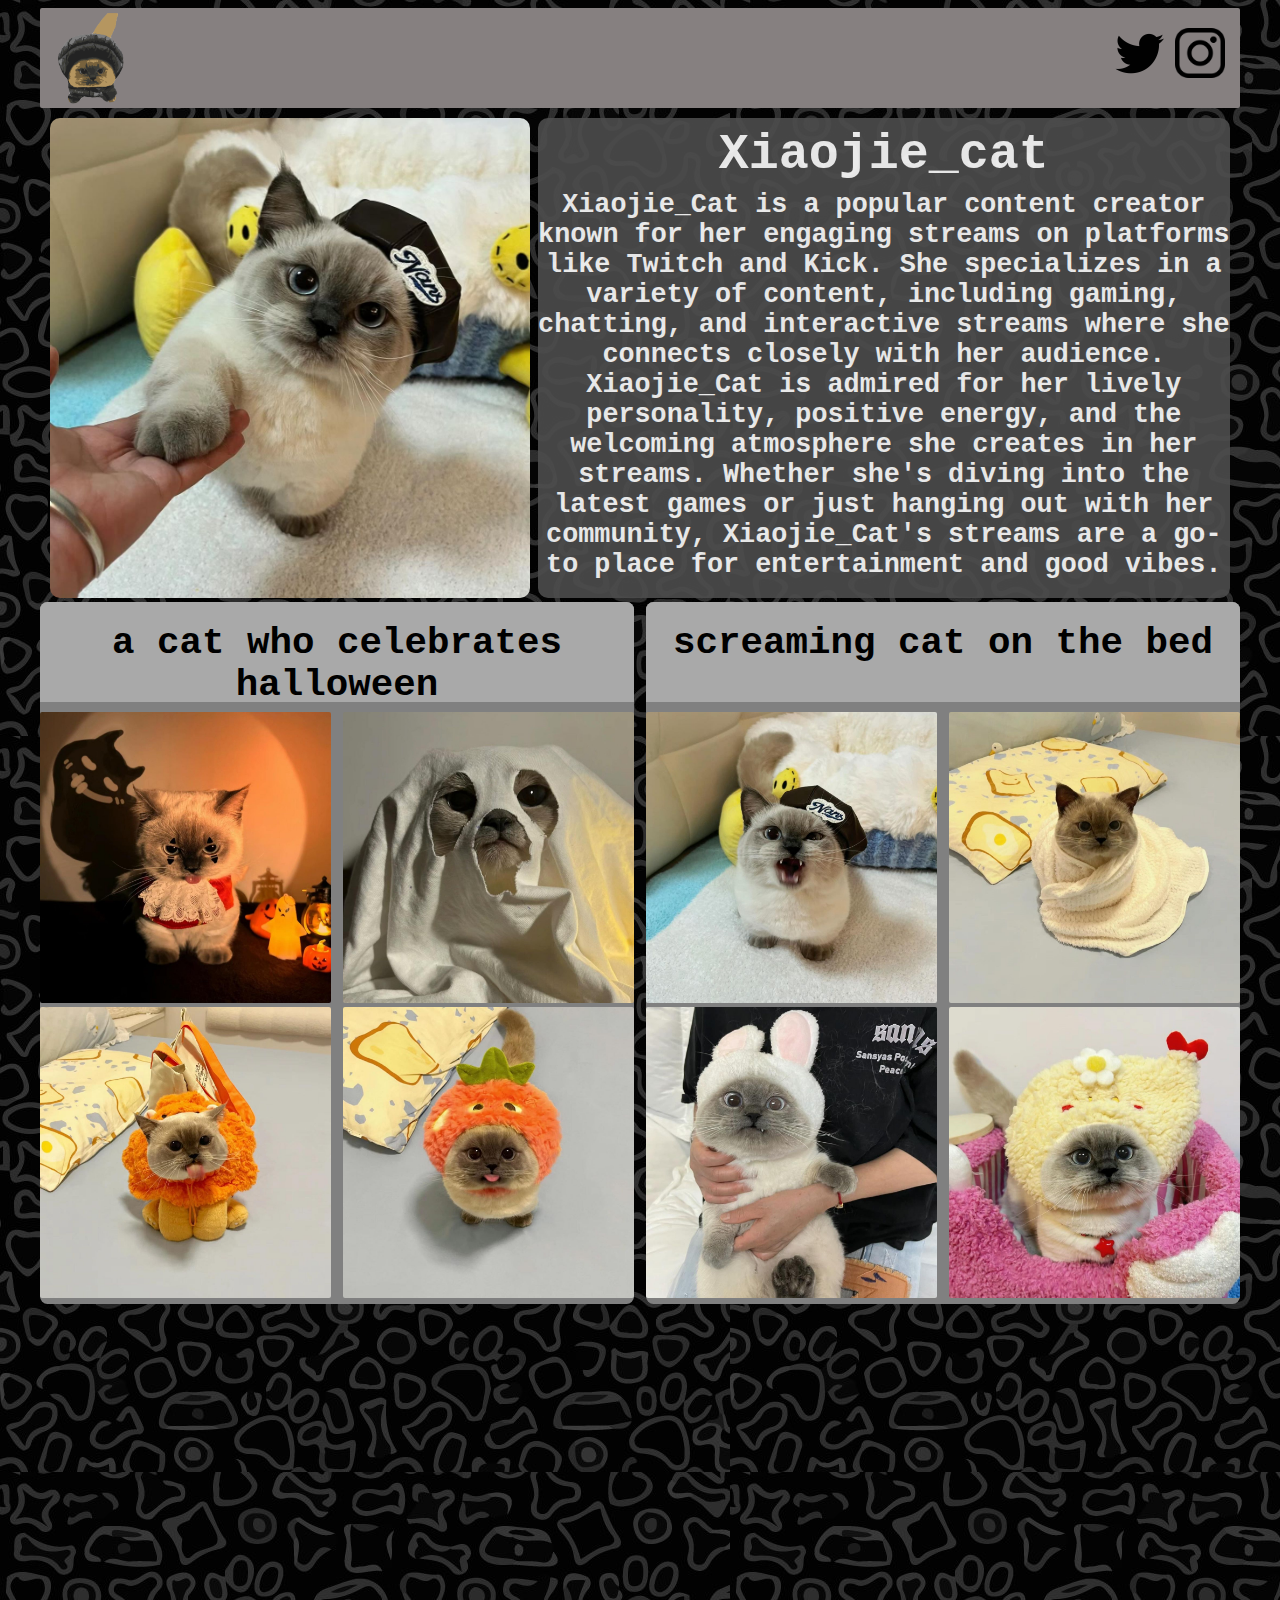
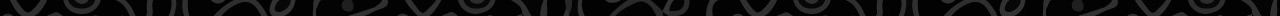
==== commit c9b94dfb: "adsdsaa" ====
--- a/index.html
+++ b/index.html
@@ -16,7 +16,7 @@
         <img src="img/twitter.png" alt="" class="insta">
        </div></a> 
        <div class="icon">
-        <img src="img/drip-icon2.png" alt="" class="insta2">
+        <img src="img/drip-iconF.png" alt="" class="insta2">
        </div>
     </div>
     <div class="top">
--- a/322.css
+++ b/322.css
@@ -17,8 +17,8 @@
    
     height: 50px;
     width: 50px;
-    float: left;
-    margin-left: 15px;
+    float: right;
+    margin-right: 15px;
     margin-top: 20px;
 }
 .insta {
@@ -28,28 +28,29 @@
 .insta2 {
     max-width: 100%;
     border-radius: 10px;
- 
+    margin-top: 5px;
+    
 }
 .icon {
-    height: 75px;
-    width: 75px;
-    float:right;
-    margin-top: 7.5px;
-    margin-right: 10px;
+    height: 100px;
+    width: 100px;
+    
+    margin-top: 0px;
+    margin-left: 0px;
 }
 .twitter {
     height: 50px;
     width: 50px;
-    float: left;
-    margin-left: 10px;
+    float: right;
+    margin-right: 10px;
     margin-top: 20px;
     
 }
 .panel {
-    height: 85px;
+    height: 100px;
     width: 100%;
     background-color: rgb(134, 128, 128);
-    
+    border-radius: 2px;
 }
 .top {
     width: 100%;
@@ -126,10 +127,8 @@
    
 
 .xiao_pic {
-    
-    max-width: 100%;
-    
-    
+    border-radius: 2px;
+    max-width: 100%;
 }
 .xiao_pic1 {
     
@@ -146,7 +145,7 @@
 .kube {
     height: 100px;
     width: 100%;
-    background-color: rgb(134, 128, 128);
+    background-color: darkgray;
     margin-top: 0px; 
     float:left;
     margin-bottom: 10px;
@@ -155,7 +154,7 @@
 .kube1 {
     height: 100px;
     width: 100%;
-    background-color: rgb(134, 128, 128);
+    background-color: darkgray;
     margin-top: 0px; 
     float: right;
     margin-bottom: 10px;
@@ -169,14 +168,14 @@
 }
 
 .korobka {
-    background-color: blueviolet;
+    background-color: gray;
     height: 702px;
     width: 49.5%;
     float:left;
     border-radius: 7.5px;
 }
 .korobka1 {
-    background-color: blueviolet;
+    background-color: gray;
     height: 702px;
     width: 49.5%;
     float: right;
@@ -207,15 +206,15 @@
         font-size: 21.65px;
     }
     .korobka {
-        background-color: blueviolet;
-        height: 590px;
+        background-color: gray;
         width: 49.5%;
         margin-top: 10px;
+        height: 590px;
         float:left;
         border-radius: 7.5px;
     }
     .korobka1 {
-        background-color: blueviolet;
+        background-color: gray;
         height: 590px;
         width: 49.5%;
         float: right;
@@ -256,14 +255,14 @@
             font-size: 15px;
         }
         .korobka {
-            background-color: blueviolet;
+            background-color: gray;
             height: 480px;
             width: 49.5%;
             float:left;
             border-radius: 7.5px;
         }
         .korobka1 {
-            background-color: blueviolet;
+            background-color: gray;
             height: 480px;
             width: 49.5%;
             float: right;
@@ -309,7 +308,7 @@
             font-size: 15px;
         }
         .korobka {
-            background-color: blueviolet;
+            background-color: gray;
             height: 578px;
             width: 100%;
             float:left;
@@ -318,7 +317,7 @@
         }
         .korobka1 {
             margin-top: 10px;
-            background-color: blueviolet;
+            background-color: gray;
             height: 578px;
             width: 100%;
             float: right;
